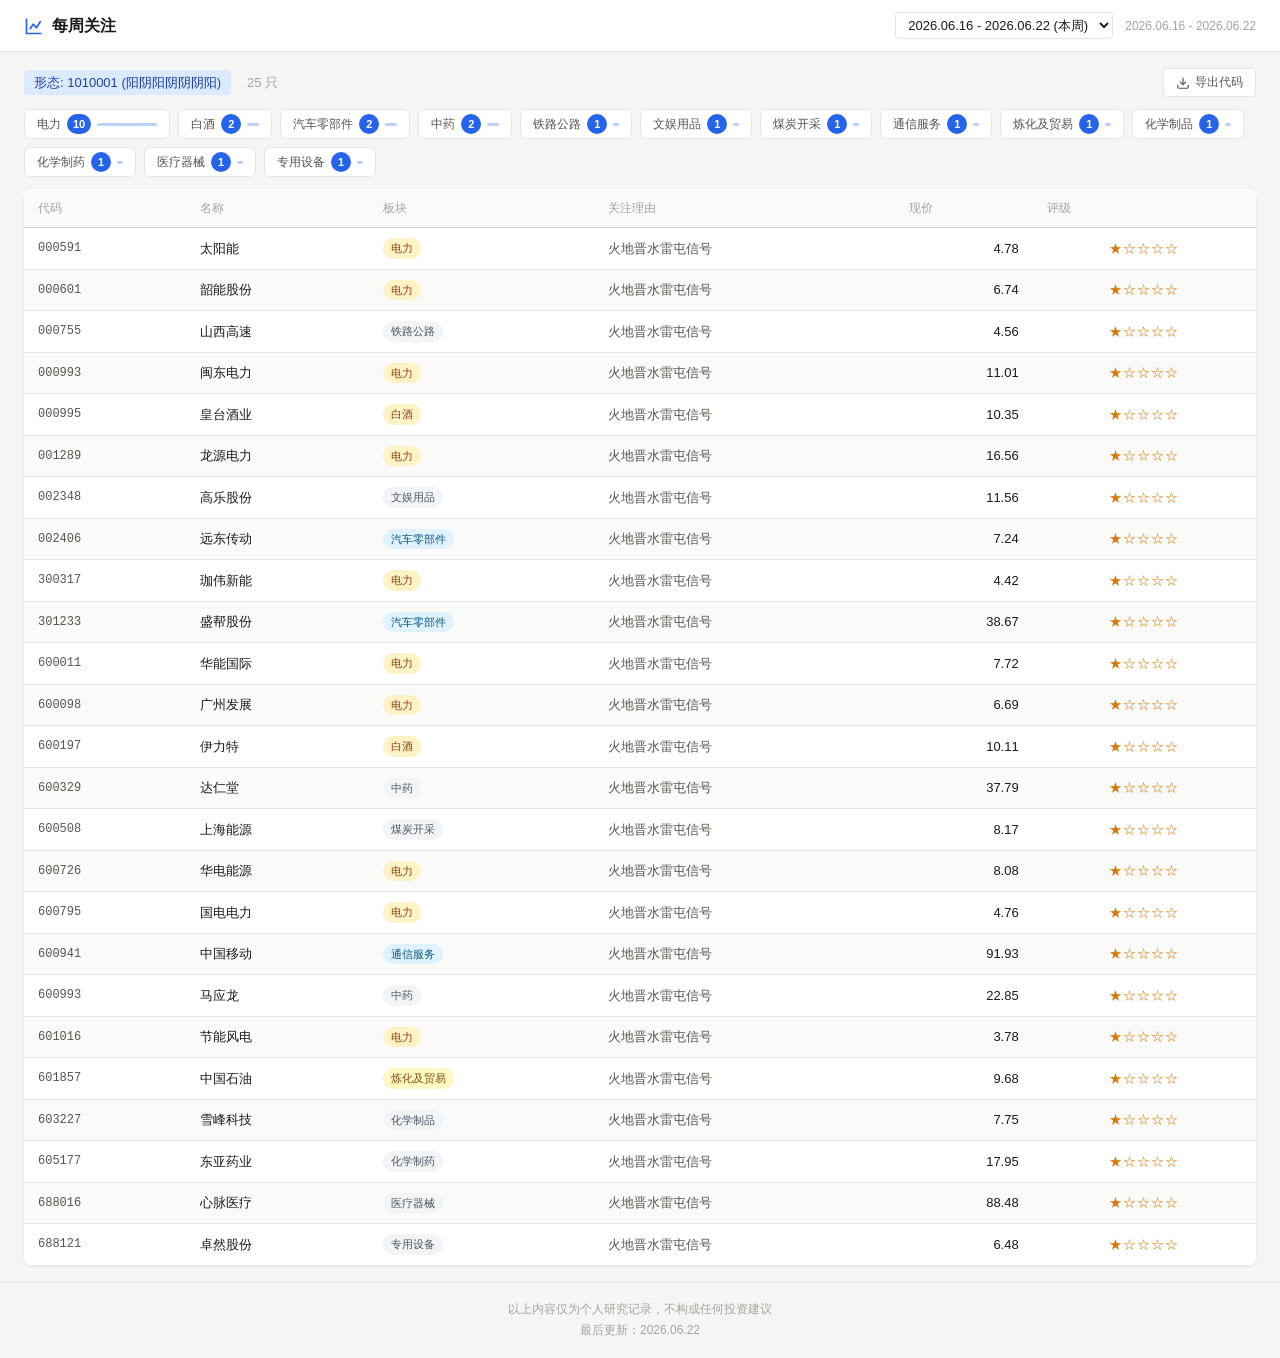
==== docs/index.html @ e2a01e83 "重构: 纯指标库架构 + docs网页 + 股票池 - 指标/ 重构: kline_pattern(形态+卦象), zhuli_xichou(吸筹),   zhuli_chuhuo(出货), volu" ====
<!DOCTYPE html>
<html lang="zh-CN">
<head>
  <meta charset="UTF-8">
  <meta name="viewport" content="width=device-width, initial-scale=1.0">
  <title>每周关注</title>
  <link rel="stylesheet" href="css/style.css">
</head>
<body>

  <header class="header">
    <div class="header-left">
      <svg class="header-icon" width="20" height="20" viewBox="0 0 24 24" fill="none" stroke="currentColor" stroke-width="2"><path d="M3 3v18h18"/><path d="M7 16l4-6 4 4 5-8"/></svg>
      <h1 class="header-title">每周关注</h1>
    </div>
    <div class="header-right">
      <select id="week-selector" aria-label="选择周次">
        <option value="">加载中...</option>
      </select>
      <span id="date-range" class="date-range"></span>
    </div>
  </header>

  <main class="main">
    <div class="info-bar">
      <span id="pattern-info" class="pattern-info" style="display:none;"></span>
      <span id="stocks-count" class="stocks-count"></span>
      <button id="export-btn" class="export-btn" title="导出股票代码为TXT">
        <svg width="14" height="14" viewBox="0 0 24 24" fill="none" stroke="currentColor" stroke-width="2"><path d="M21 15v4a2 2 0 01-2 2H5a2 2 0 01-2-2v-4"/><polyline points="7 10 12 15 17 10"/><line x1="12" y1="15" x2="12" y2="3"/></svg>
        导出代码
      </button>
    </div>
    <div id="sector-stats" class="sector-stats" style="display:none;"></div>
    <div class="table-wrapper">
      <table id="watchlist-table">
        <thead>
          <tr>
            <th class="col-code">代码</th>
            <th class="col-name">名称</th>
            <th class="col-sector">板块</th>
            <th class="col-reason">关注理由</th>
            <th class="col-price">现价</th>
            <th class="col-rating">评级</th>
          </tr>
        </thead>
        <tbody id="watchlist-body">
        </tbody>
      </table>
    </div>
    <div id="empty-state" class="empty-state" style="display:none;">
      <p>暂无关注数据</p>
    </div>
    <div id="error-state" class="error-state" style="display:none;">
      <p>数据加载失败，请稍后刷新重试</p>
    </div>
  </main>

  <footer class="footer">
    <p>以上内容仅为个人研究记录，不构成任何投资建议</p>
    <p>最后更新：<span id="updated-at">-</span></p>
  </footer>

  <script src="js/app.js"></script>
</body>
</html>
---- docs/css/style.css ----
:root {
  --bg-page: #f5f5f4;
  --bg-white: #ffffff;
  --bg-header: #ffffff;
  --bg-row-alt: #fafaf9;
  --bg-row-hover: #f0f9ff;

  --text-primary: #1c1917;
  --text-secondary: #57534e;
  --text-tertiary: #a8a29e;
  --text-link: #2563eb;

  --border-light: #e7e5e4;
  --border-header: #d6d3d1;

  --color-target: #2563eb;
  --color-stop: #dc2626;
  --color-star: #d97706;

  --radius: 8px;
  --shadow: 0 1px 3px rgba(0,0,0,0.06);
}

* {
  margin: 0;
  padding: 0;
  box-sizing: border-box;
}

body {
  font-family: -apple-system, BlinkMacSystemFont, "Segoe UI", "PingFang SC", "Microsoft YaHei", sans-serif;
  font-size: 14px;
  color: var(--text-primary);
  background: var(--bg-page);
  line-height: 1.5;
  min-height: 100vh;
  display: flex;
  flex-direction: column;
}

/* Header */
.header {
  background: var(--bg-header);
  border-bottom: 1px solid var(--border-light);
  padding: 12px 24px;
  display: flex;
  align-items: center;
  justify-content: space-between;
  position: sticky;
  top: 0;
  z-index: 10;
}

.header-left {
  display: flex;
  align-items: center;
  gap: 8px;
}

.header-icon {
  color: var(--text-link);
}

.header-title {
  font-size: 16px;
  font-weight: 600;
}

.header-right {
  display: flex;
  align-items: center;
  gap: 12px;
}

#week-selector {
  font-size: 13px;
  padding: 4px 8px;
  border: 1px solid var(--border-light);
  border-radius: 4px;
  background: var(--bg-white);
  color: var(--text-primary);
  cursor: pointer;
}

#week-selector:focus {
  outline: 2px solid var(--text-link);
  outline-offset: 1px;
}

.date-range {
  font-size: 12px;
  color: var(--text-tertiary);
}

/* Main */
.main {
  flex: 1;
  padding: 16px 24px;
}

/* Info bar */
.info-bar {
  display: flex;
  align-items: center;
  gap: 16px;
  margin-bottom: 12px;
  font-size: 13px;
}

.pattern-info {
  background: #DBEAFE;
  color: #1E40AF;
  padding: 3px 10px;
  border-radius: 4px;
  font-weight: 500;
}

.stocks-count {
  color: var(--text-tertiary);
}

/* Export button */
.export-btn {
  display: inline-flex;
  align-items: center;
  gap: 5px;
  margin-left: auto;
  padding: 5px 12px;
  font-size: 12px;
  color: var(--text-secondary);
  background: var(--bg-white);
  border: 1px solid var(--border-light);
  border-radius: 4px;
  cursor: pointer;
  transition: all 0.15s;
  white-space: nowrap;
}

.export-btn:hover {
  color: var(--text-link);
  border-color: var(--text-link);
  background: #EFF6FF;
}

.export-btn:active {
  transform: scale(0.97);
}

.export-btn svg {
  flex-shrink: 0;
}

.table-wrapper {
  background: var(--bg-white);
  border-radius: var(--radius);
  box-shadow: var(--shadow);
  overflow-x: auto;
  -webkit-overflow-scrolling: touch;
}

/* Table */
#watchlist-table {
  width: 100%;
  border-collapse: collapse;
  font-size: 13px;
  min-width: 720px;
}

#watchlist-table thead th {
  padding: 10px 14px;
  text-align: left;
  font-weight: 500;
  font-size: 12px;
  color: var(--text-tertiary);
  background: var(--bg-row-alt);
  border-bottom: 1px solid var(--border-header);
  white-space: nowrap;
  position: sticky;
  top: 0;
}

#watchlist-table tbody tr {
  border-bottom: 1px solid var(--border-light);
  transition: background 0.15s;
}

#watchlist-table tbody tr:nth-child(even) {
  background: var(--bg-row-alt);
}

#watchlist-table tbody tr:hover {
  background: var(--bg-row-hover);
}

#watchlist-table td {
  padding: 10px 14px;
  vertical-align: middle;
}

/* Column styles */
.col-code, .col-name, .col-sector, .col-reason {
  text-align: left;
}

.col-price, .col-rating {
  text-align: center;
}

td.col-code {
  font-family: "SF Mono", "Menlo", "Consolas", monospace;
  font-size: 12px;
  color: var(--text-secondary);
}

td.col-name {
  font-weight: 500;
}

td.col-reason {
  color: var(--text-secondary);
  white-space: normal;
  word-break: break-all;
}

td.col-price {
  text-align: right;
  font-variant-numeric: tabular-nums;
  white-space: nowrap;
}

td.col-rating {
  text-align: center;
  white-space: nowrap;
}

/* Sector tag */
.sector-tag {
  display: inline-block;
  font-size: 11px;
  padding: 2px 8px;
  border-radius: 10px;
  white-space: nowrap;
}

.sector-白酒  { background: #FEF3C7; color: #92400E; }
.sector-新能源 { background: #DBEAFE; color: #1E40AF; }
.sector-医药  { background: #D1FAE5; color: #065F46; }
.sector-科技  { background: #E0E7FF; color: #3730A3; }
.sector-金融  { background: #FCE7F3; color: #9D174D; }
.sector-消费  { background: #FEF9C3; color: #854D0E; }
.sector-通信  { background: #E0F2FE; color: #075985; }
.sector-化工  { background: #F3E8FF; color: #6B21A8; }
.sector-能源  { background: #FFF7ED; color: #C2410C; }
.sector-银行  { background: #ECFDF5; color: #065F46; }
.sector-食品  { background: #FEF9C3; color: #854D0E; }
.sector-农业  { background: #D1FAE5; color: #166534; }
.sector-半导体 { background: #DBEAFE; color: #1E40AF; }
.sector-新材料 { background: #E0E7FF; color: #3730A3; }
.sector-机械  { background: #F1F5F9; color: #334155; }
.sector-交运设备 { background: #F0FDFA; color: #134E4A; }
.sector-环保  { background: #D1FAE5; color: #065F46; }
.sector-零售  { background: #FEF3C7; color: #92400E; }
.sector-汽车  { background: #E0F2FE; color: #075985; }
.sector-消费电子 { background: #DBEAFE; color: #1E40AF; }
.sector-传媒  { background: #FCE7F3; color: #9D174D; }
.sector-服装  { background: #FDF2F8; color: #9D174D; }
.sector-家纺  { background: #FFF1F2; color: #9F1239; }
.sector-园区  { background: #F3F4F6; color: #4B5563; }
.sector-物流  { background: #E0F2FE; color: #075985; }
.sector-造纸  { background: #FEF3C7; color: #92400E; }
.sector-军工  { background: #FEE2E2; color: #991B1B; }
.sector-软件  { background: #E0E7FF; color: #3730A3; }
.sector-贸易  { background: #FEF9C3; color: #854D0E; }
.sector-人力资源 { background: #F3E8FF; color: #6B21A8; }
.sector-电力  { background: #FEF3C7; color: #92400E; }
.sector-纺织  { background: #FDF2F8; color: #9D174D; }
.sector-建筑  { background: #F1F5F9; color: #334155; }
.sector-电子  { background: #DBEAFE; color: #1E40AF; }
.sector-家居  { background: #FEF9C3; color: #854D0E; }
.sector-家电  { background: #E0F2FE; color: #075985; }
.sector-铁路公路 { background: #F1F5F9; color: #334155; }
.sector-文娱用品 { background: #FCE7F3; color: #9D174D; }
.sector-汽车零部件 { background: #E0F2FE; color: #075985; }
.sector-煤炭开采 { background: #FFF7ED; color: #C2410C; }
.sector-炼化及贸易 { background: #FFF7ED; color: #C2410C; }
.sector-化学制品 { background: #F3E8FF; color: #6B21A8; }
.sector-化学制药 { background: #D1FAE5; color: #065F46; }
.sector-医疗器械 { background: #D1FAE5; color: #065F46; }
.sector-专用设备 { background: #F1F5F9; color: #334155; }
.sector-通信服务 { background: #E0F2FE; color: #075985; }
.sector-中药 { background: #D1FAE5; color: #065F46; }
.sector-default { background: #F3F4F6; color: #4B5563; }

/* Price colors */
.price-target {
  color: var(--color-target);
}

.price-stop {
  color: var(--color-stop);
}

/* Star rating */
.stars {
  color: var(--color-star);
  letter-spacing: 1px;
}

.sector-stats {
  display: flex;
  flex-wrap: wrap;
  gap: 8px;
  margin-bottom: 12px;
}

.sector-stat-item {
  display: inline-flex;
  align-items: center;
  gap: 6px;
  padding: 4px 12px;
  background: var(--bg-white);
  border: 1px solid var(--border-light);
  border-radius: 6px;
  font-size: 12px;
  transition: all 0.15s;
}

.sector-stat-item:hover {
  border-color: var(--text-link);
  box-shadow: 0 1px 4px rgba(37,99,235,0.1);
}

.sector-stat-name {
  color: var(--text-secondary);
  font-weight: 500;
}

.sector-stat-count {
  display: inline-flex;
  align-items: center;
  justify-content: center;
  min-width: 20px;
  height: 20px;
  padding: 0 6px;
  border-radius: 10px;
  font-size: 11px;
  font-weight: 600;
  color: #fff;
  background: var(--text-link);
}

.sector-stat-bar {
  height: 3px;
  border-radius: 2px;
  background: var(--text-link);
  opacity: 0.3;
  transition: width 0.3s ease;
}

/* States */
.empty-state, .error-state {
  text-align: center;
  padding: 48px 24px;
  color: var(--text-tertiary);
}

.error-state {
  color: var(--color-stop);
}

/* Footer */
.footer {
  text-align: center;
  padding: 16px 24px;
  border-top: 1px solid var(--border-light);
  font-size: 12px;
  color: var(--text-tertiary);
  line-height: 1.8;
}

/* Responsive */
@media (max-width: 768px) {
  .header {
    padding: 10px 16px;
    flex-wrap: wrap;
    gap: 8px;
  }

  .main {
    padding: 12px 0;
  }

  .table-wrapper {
    border-radius: 0;
    box-shadow: none;
  }

  .footer {
    padding: 12px 16px;
  }
}
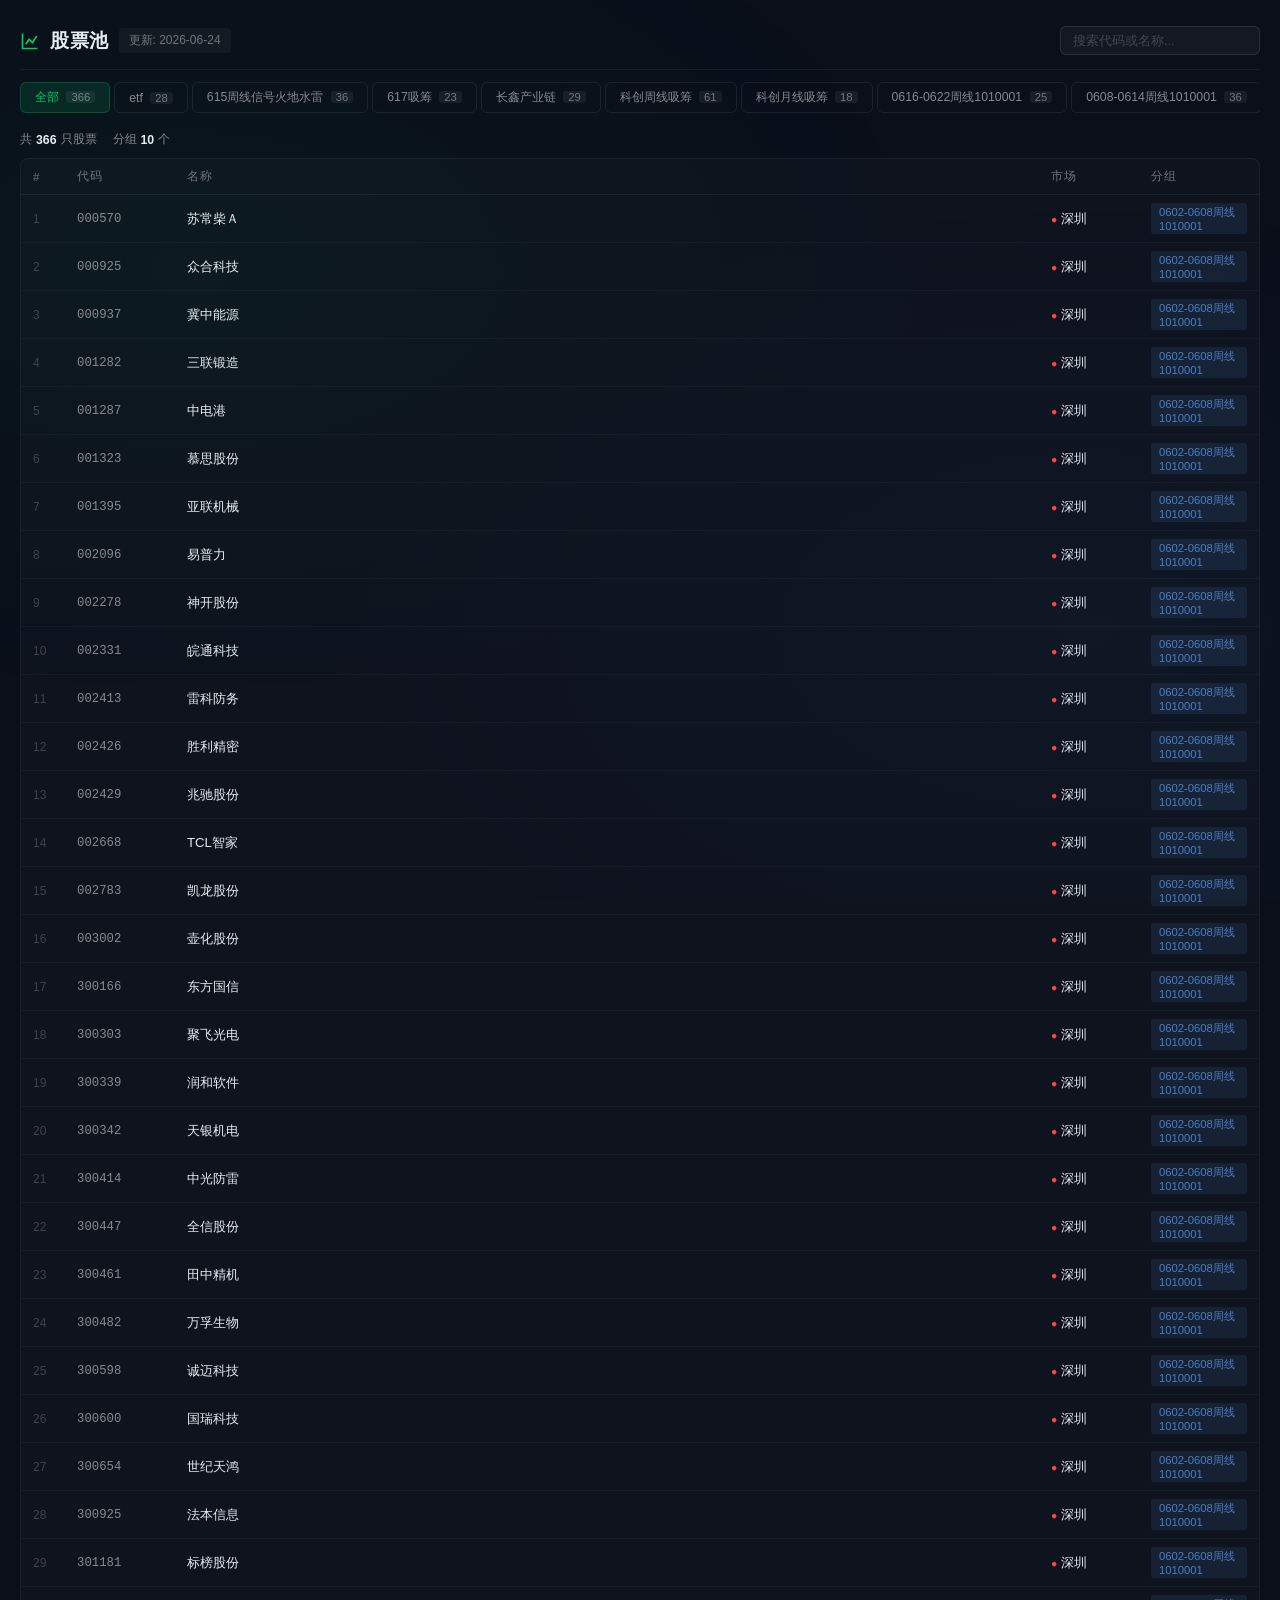
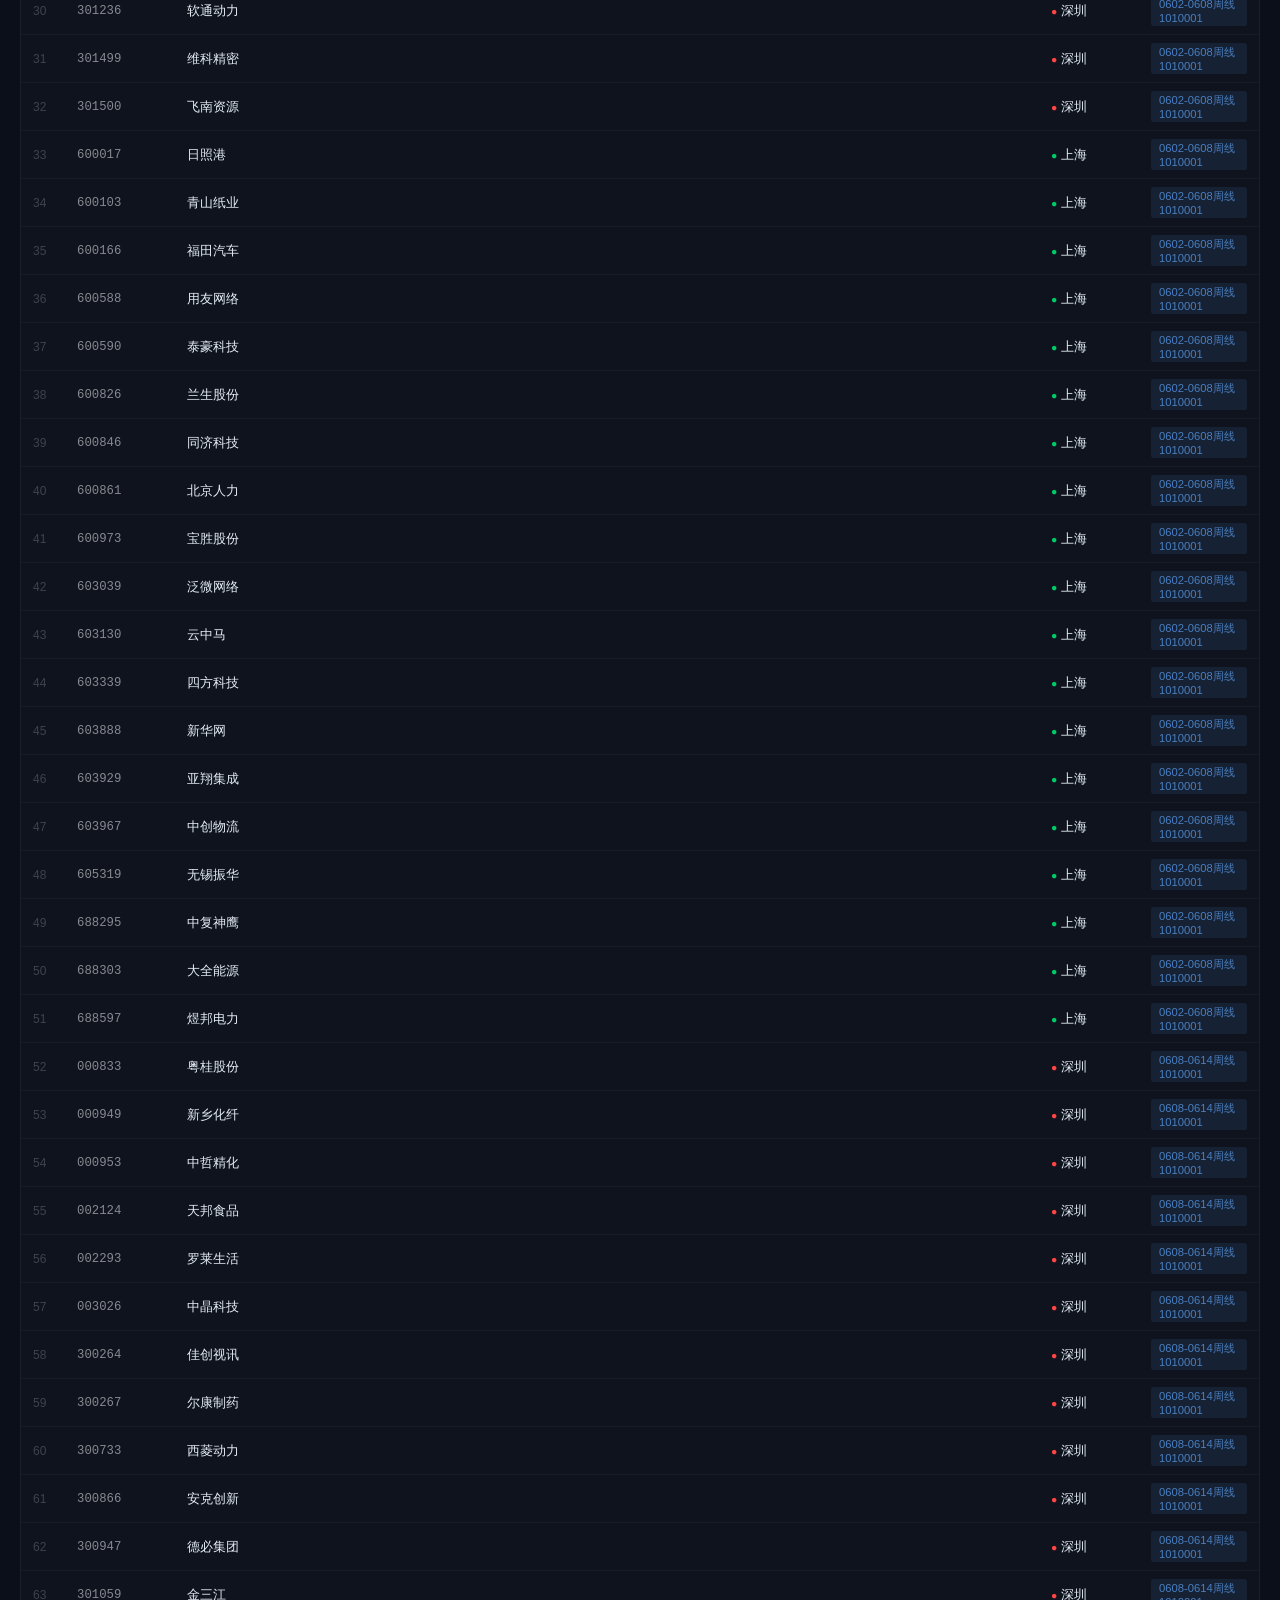
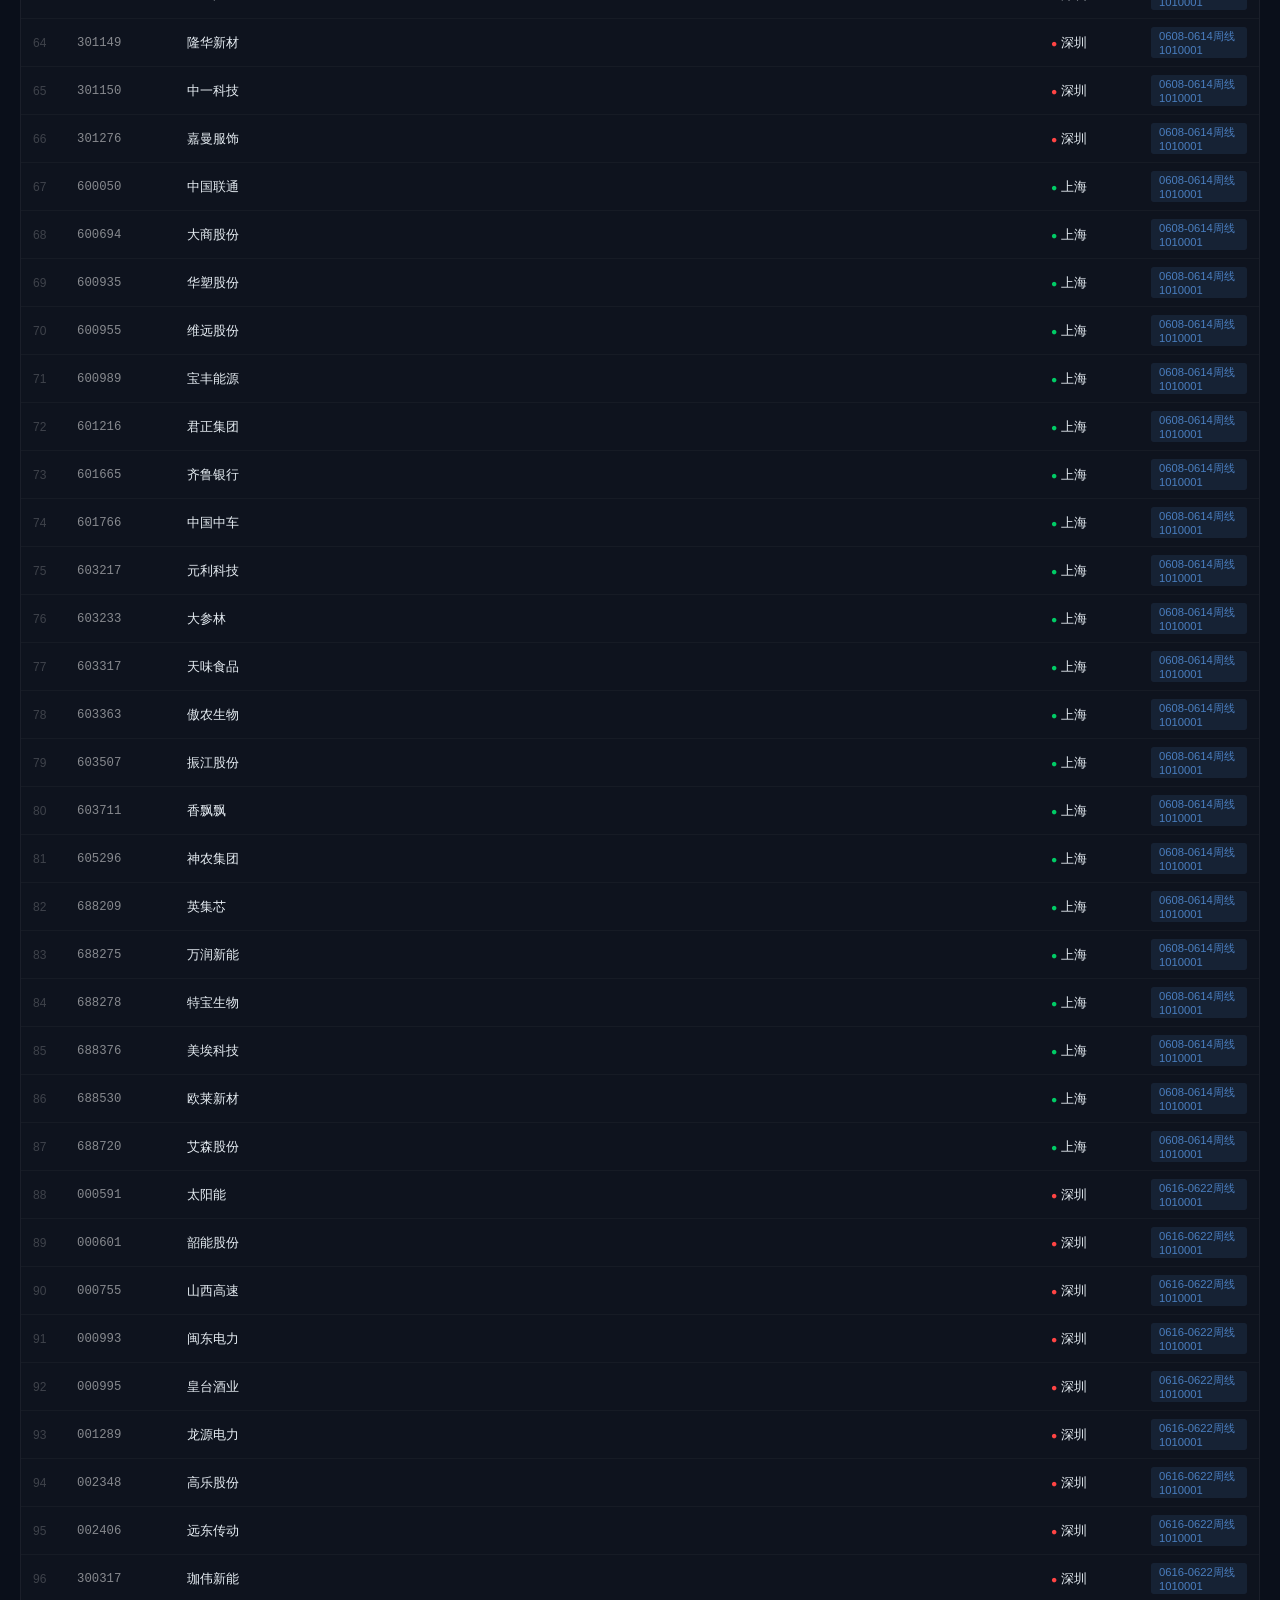
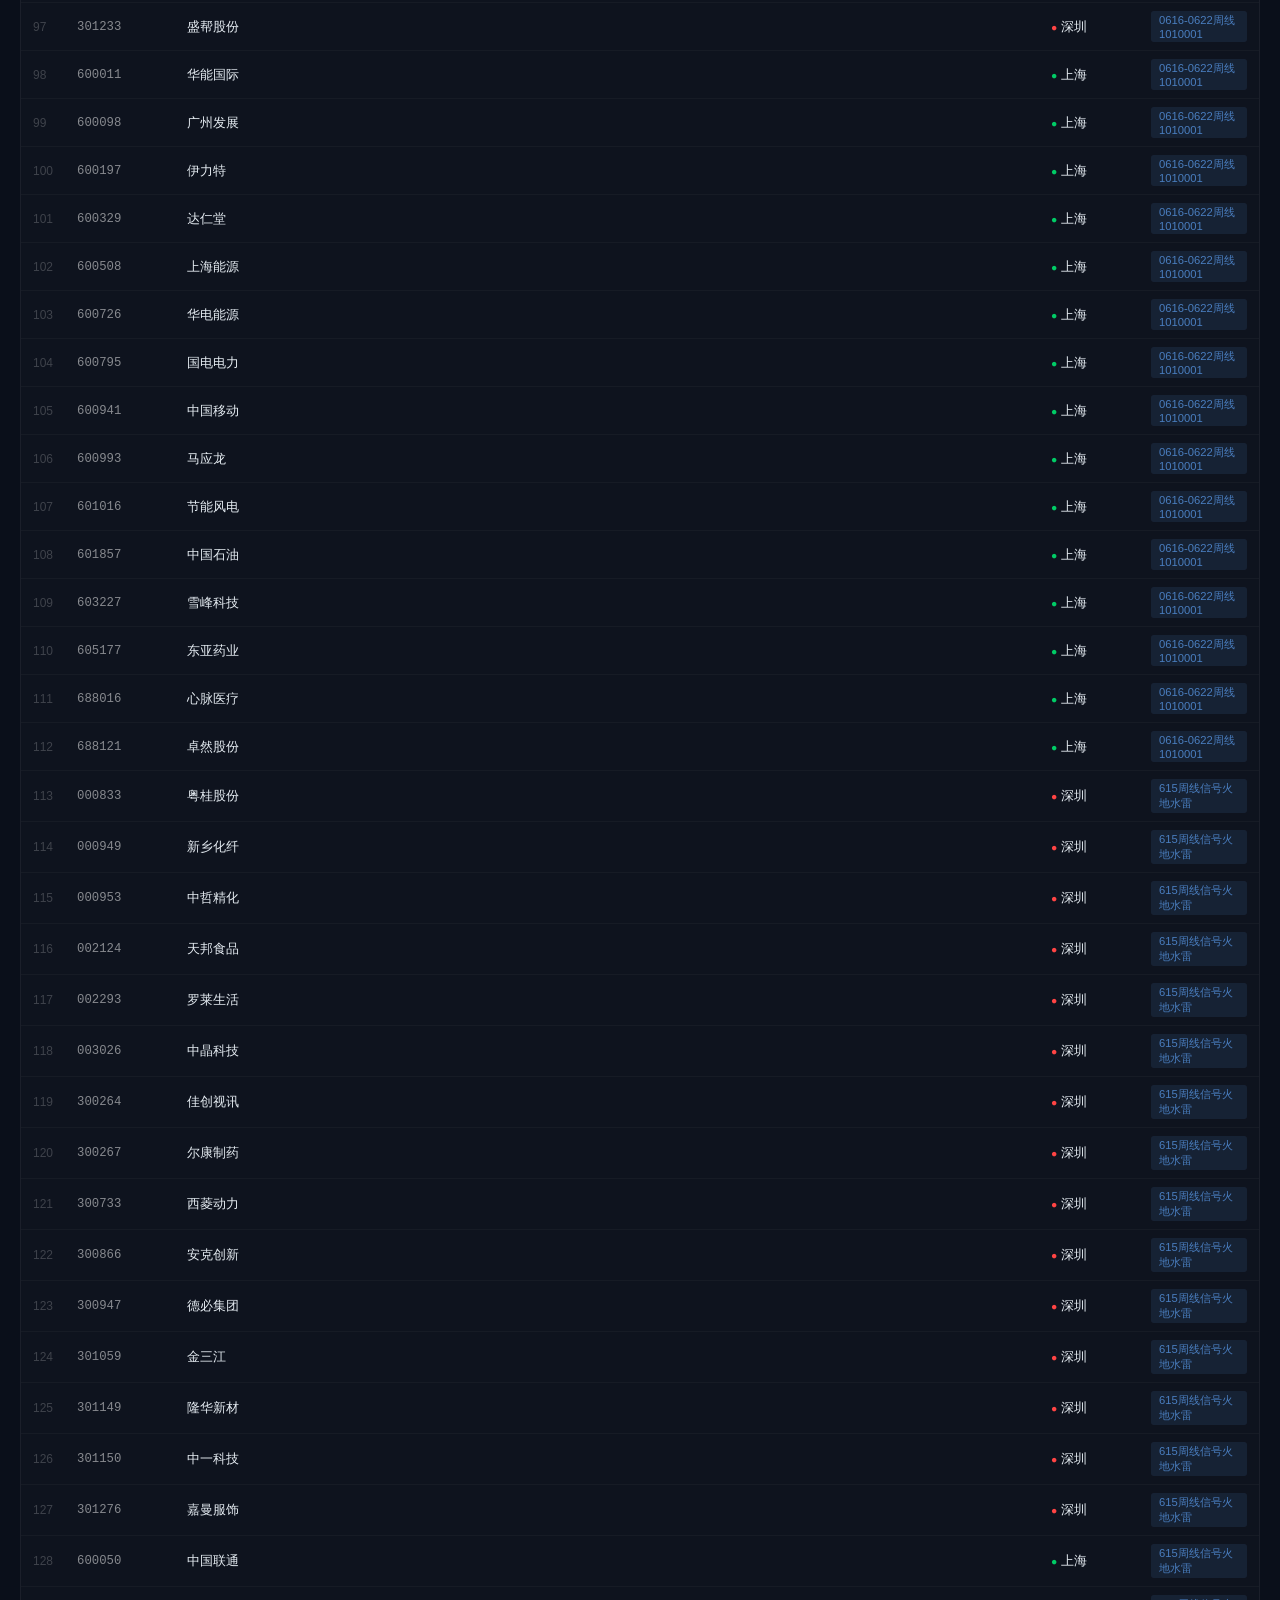
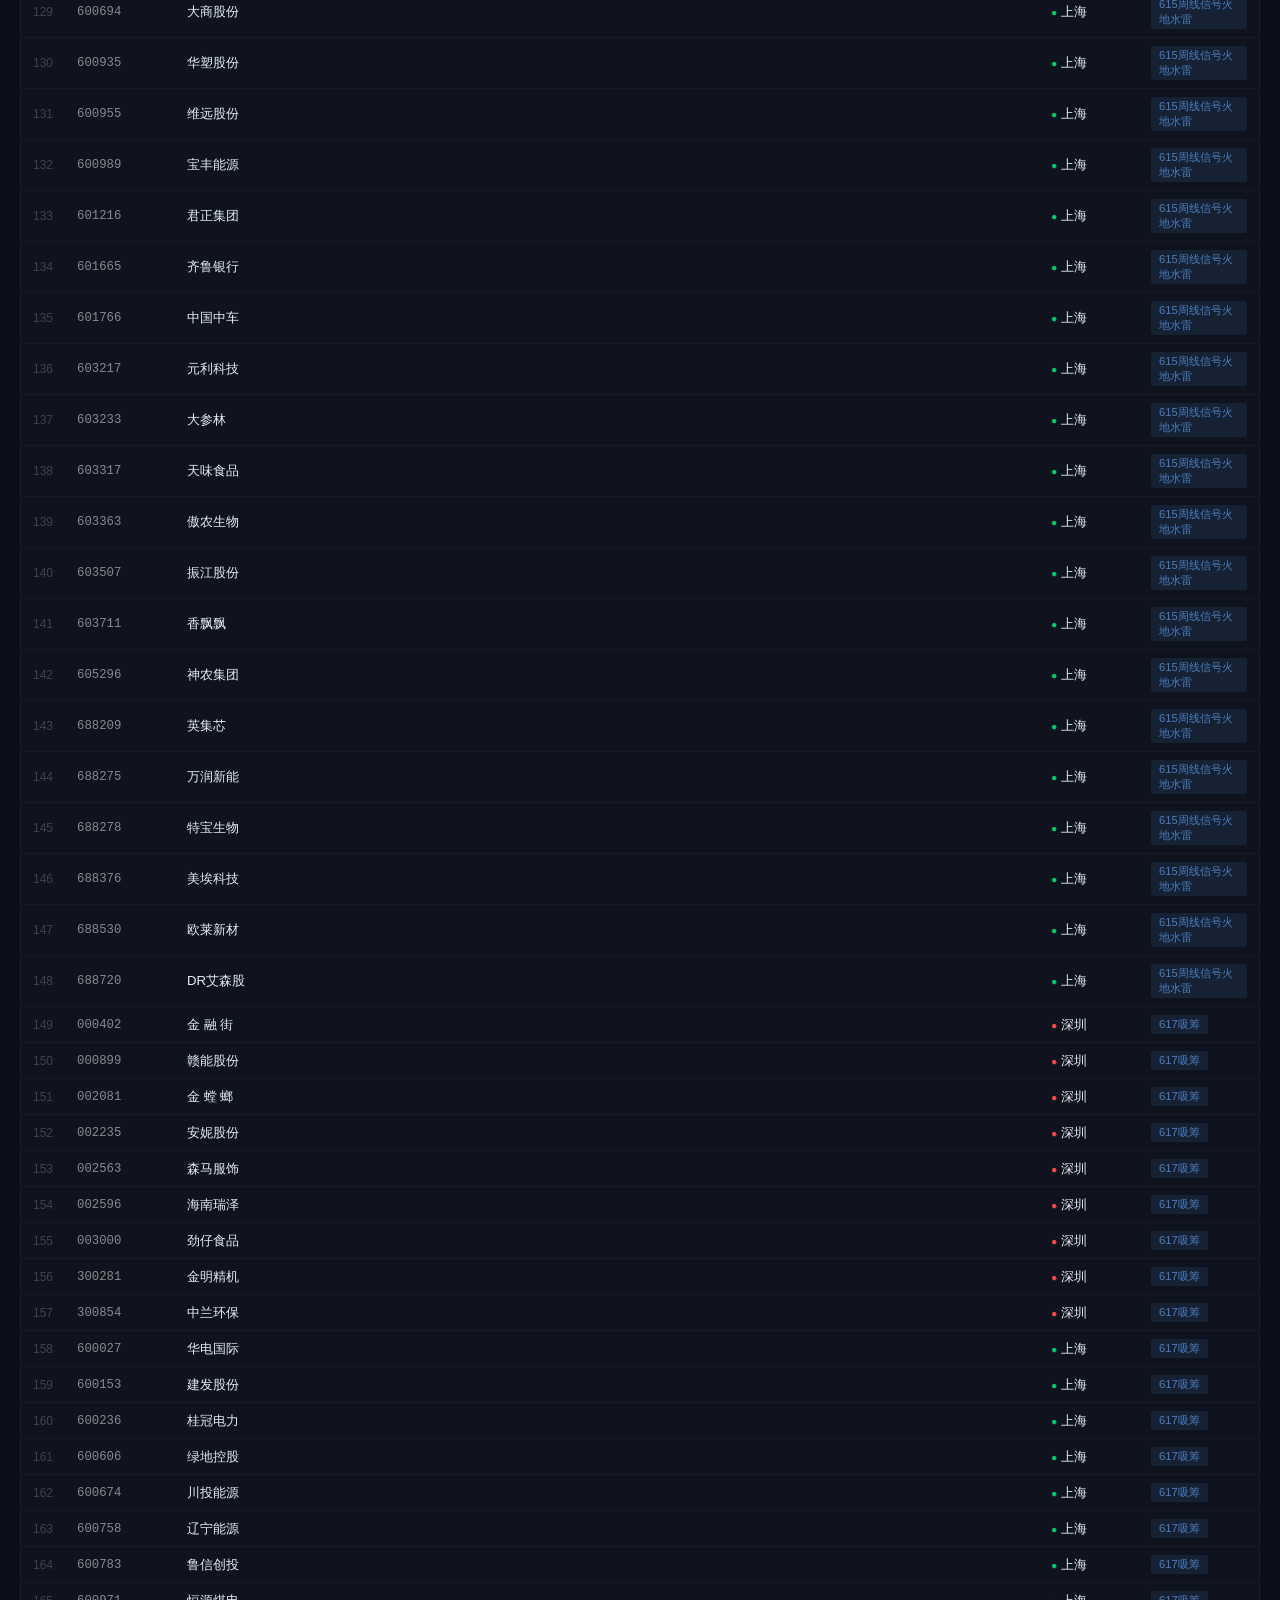
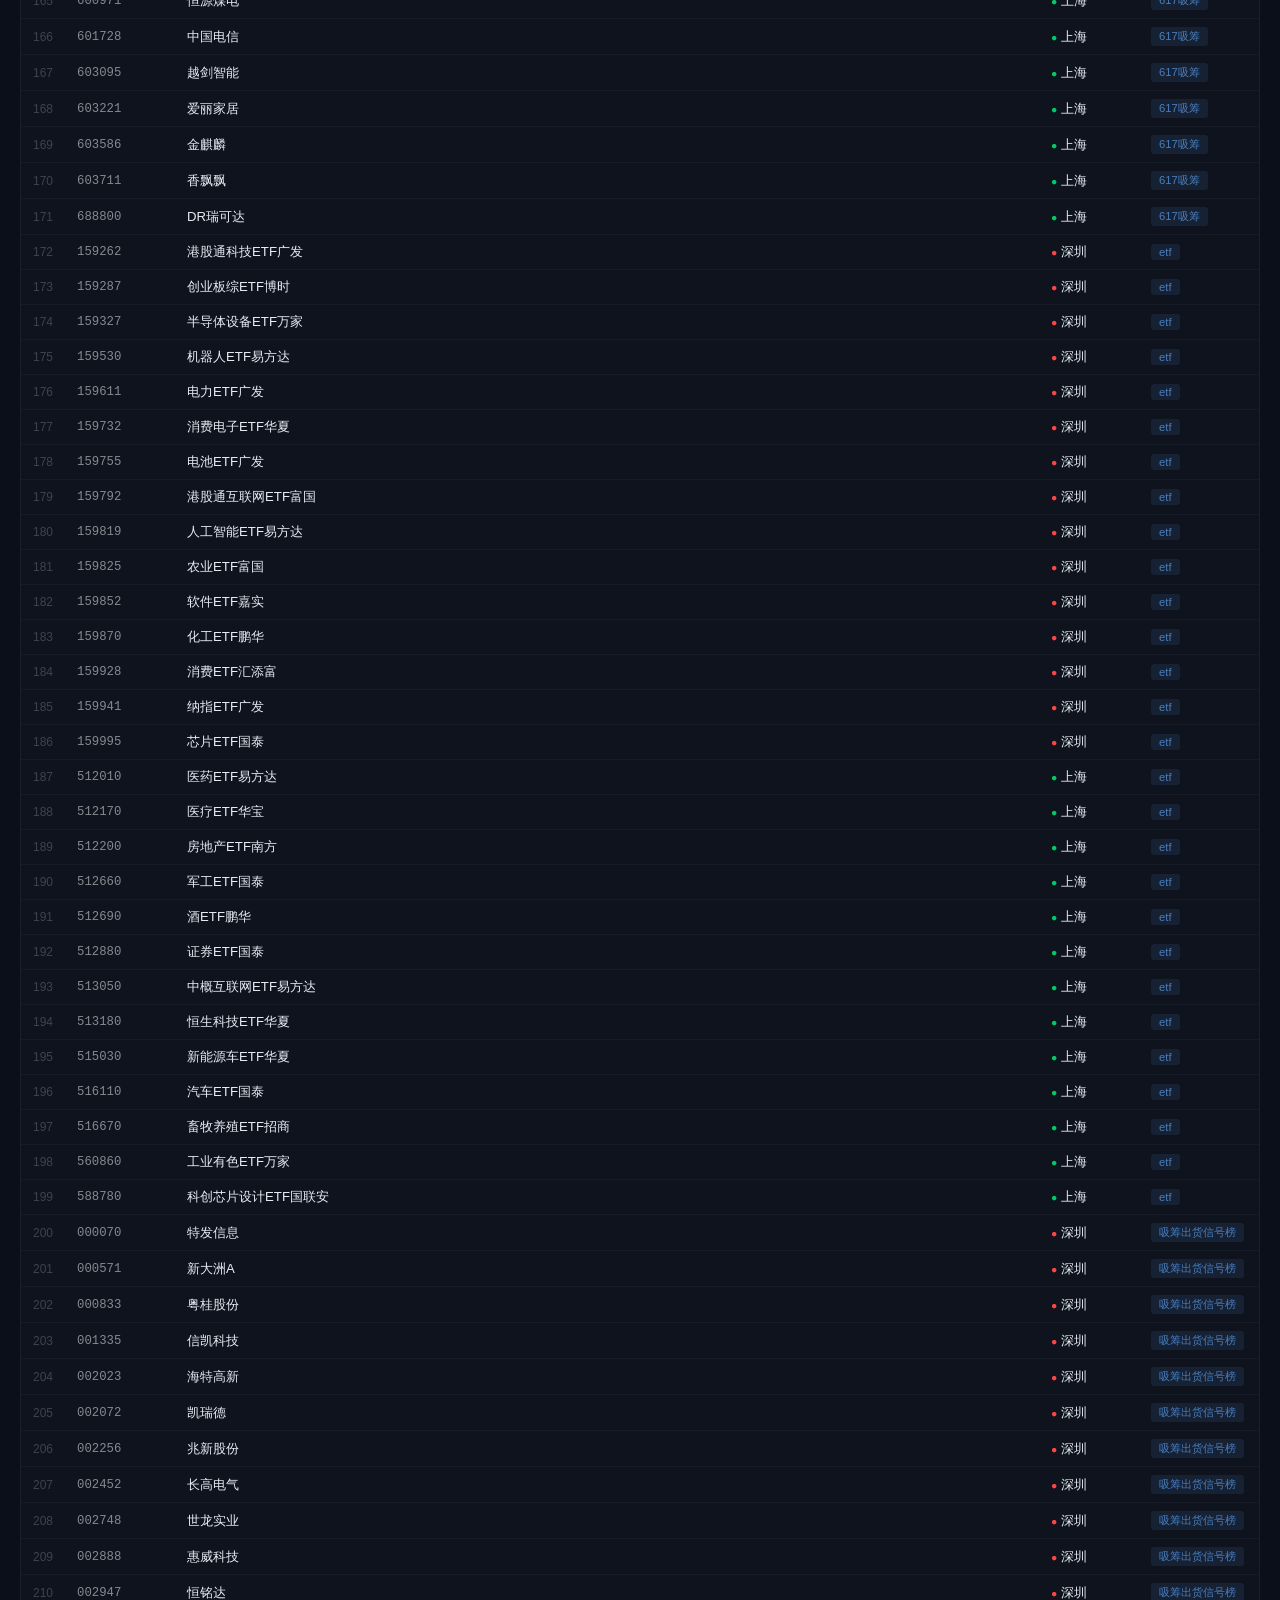
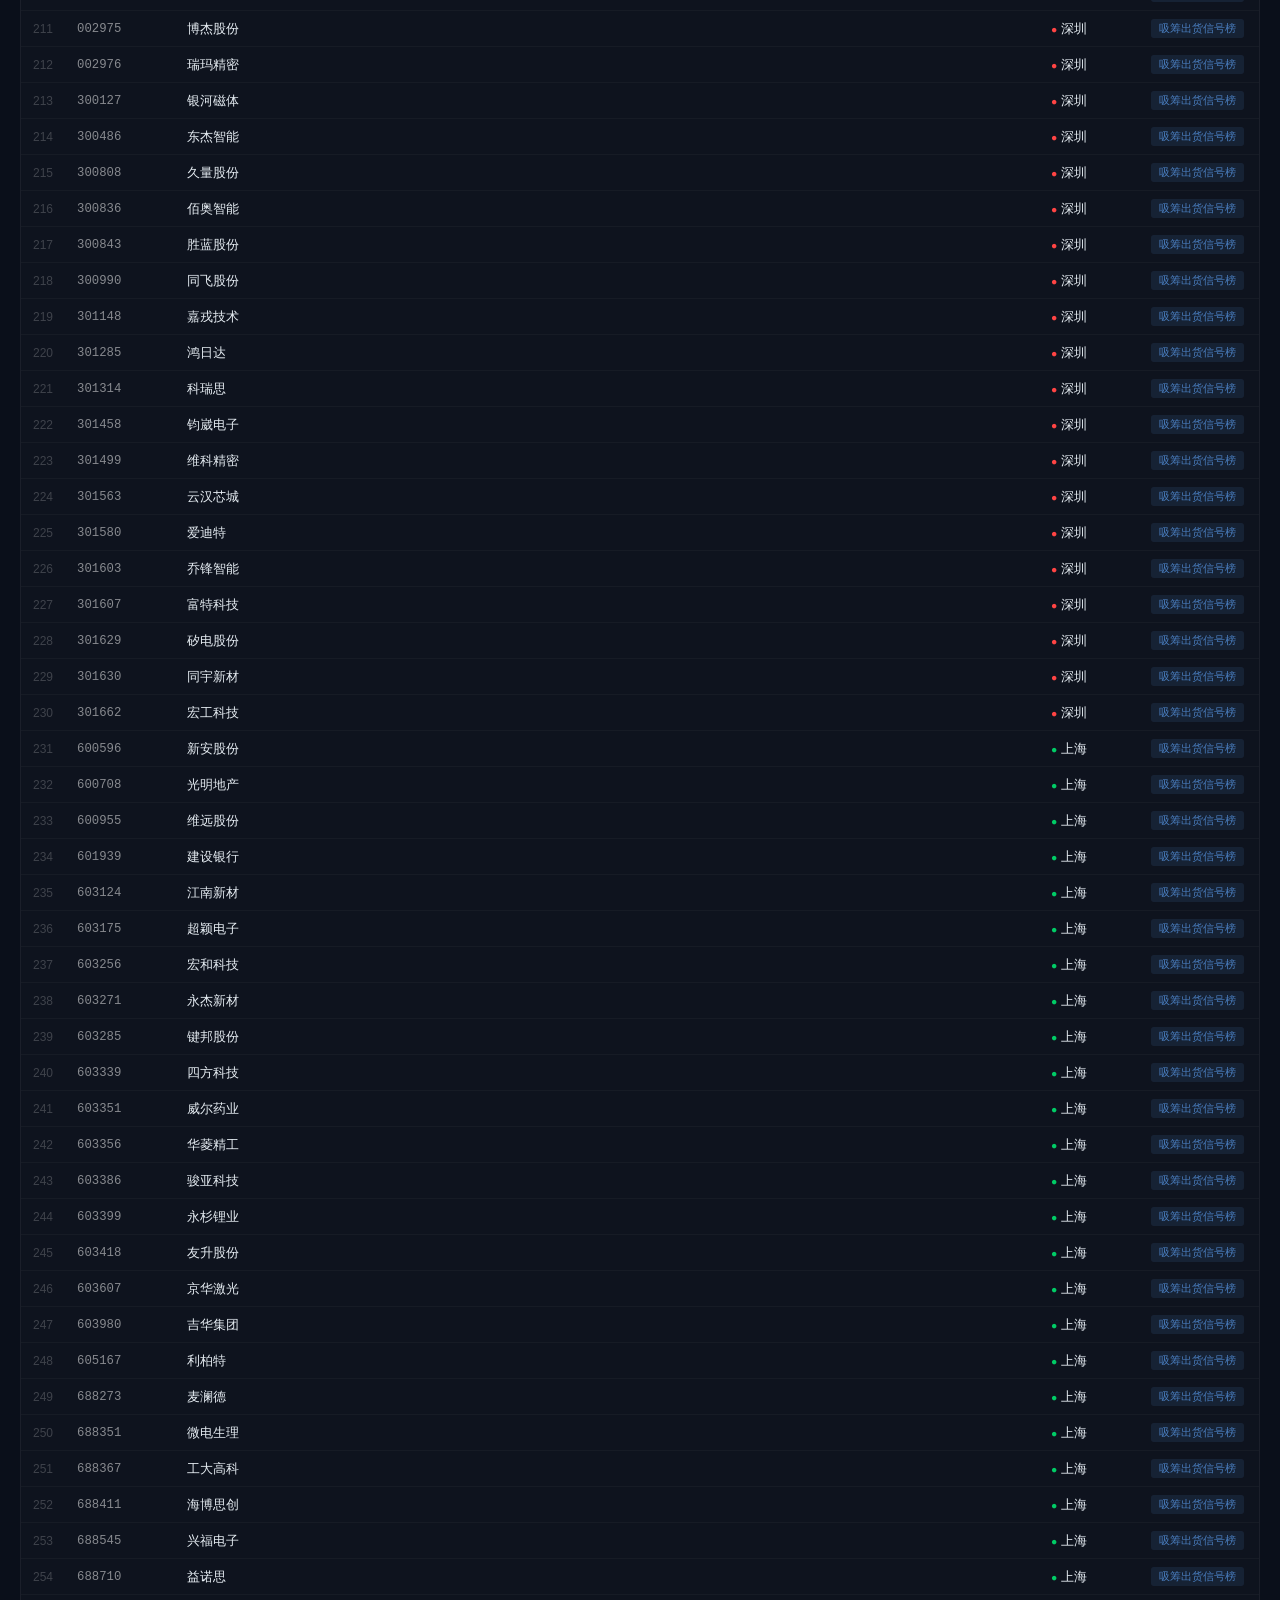
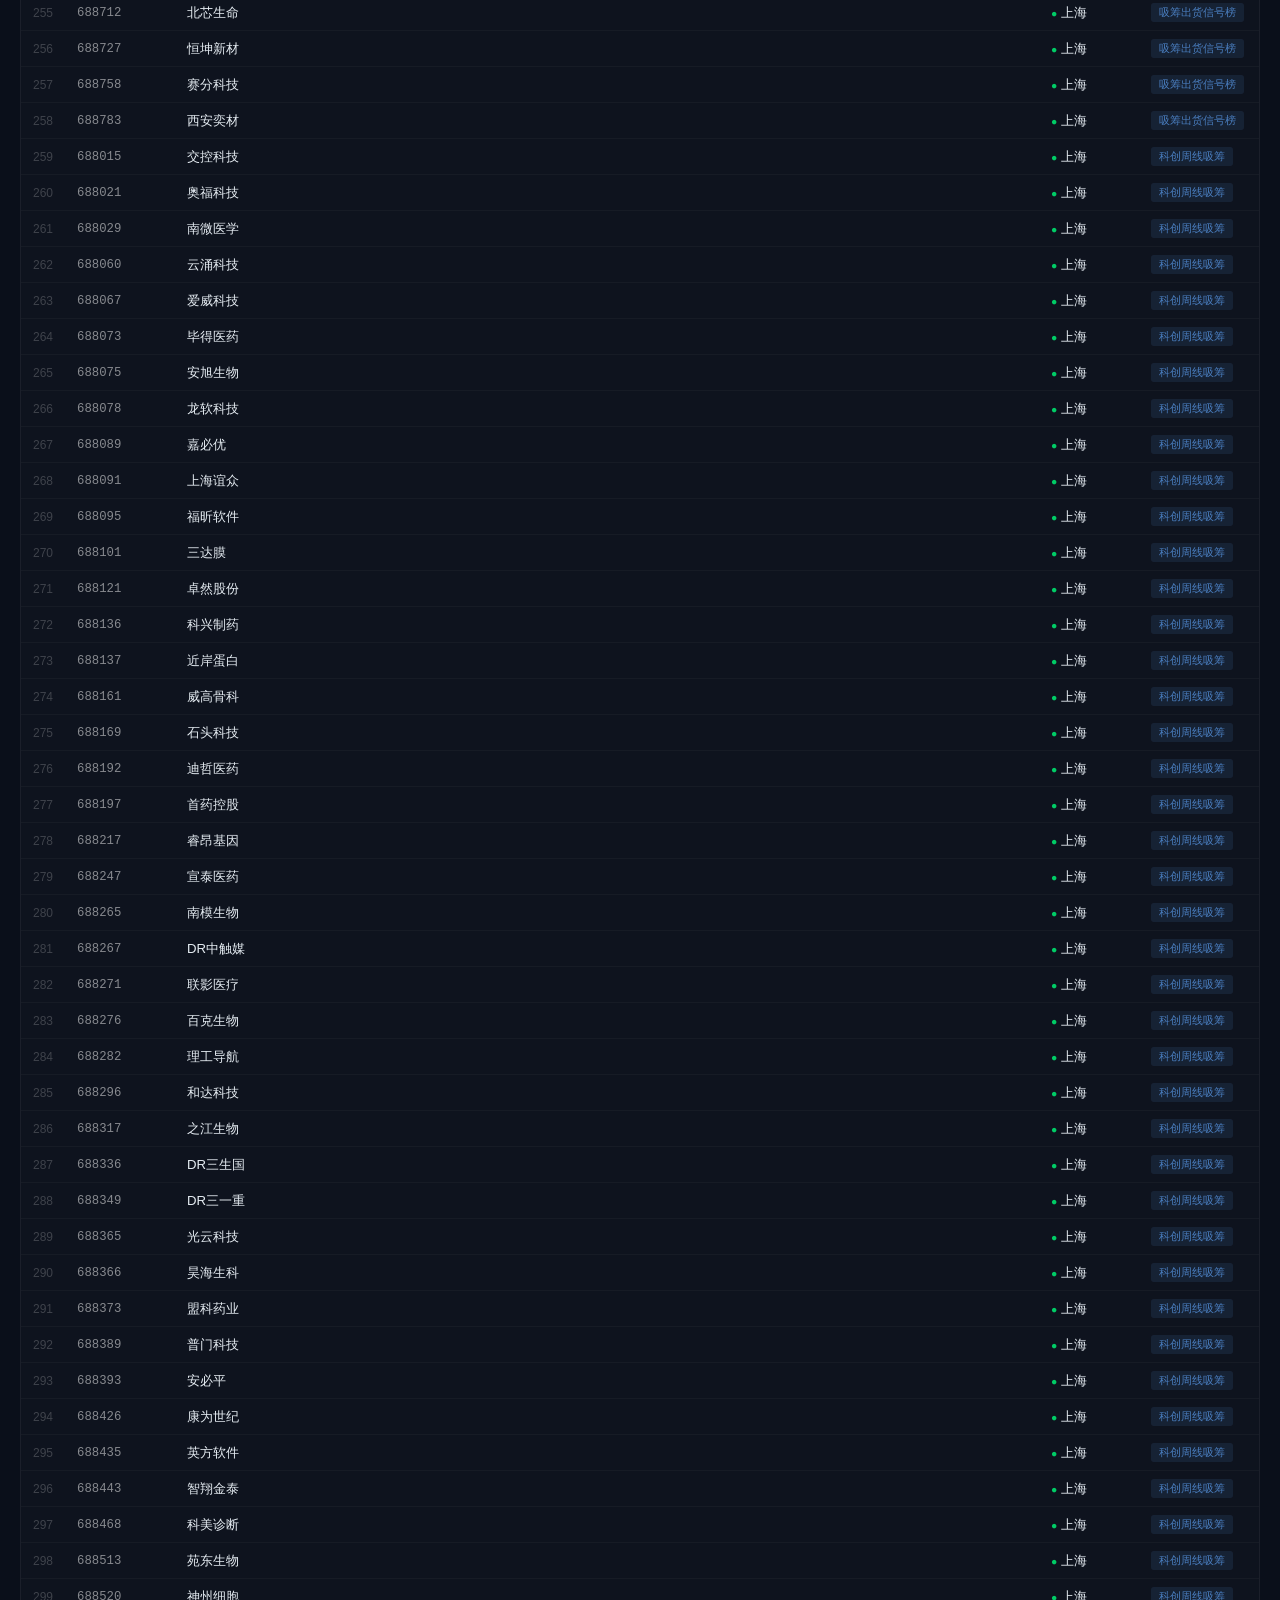
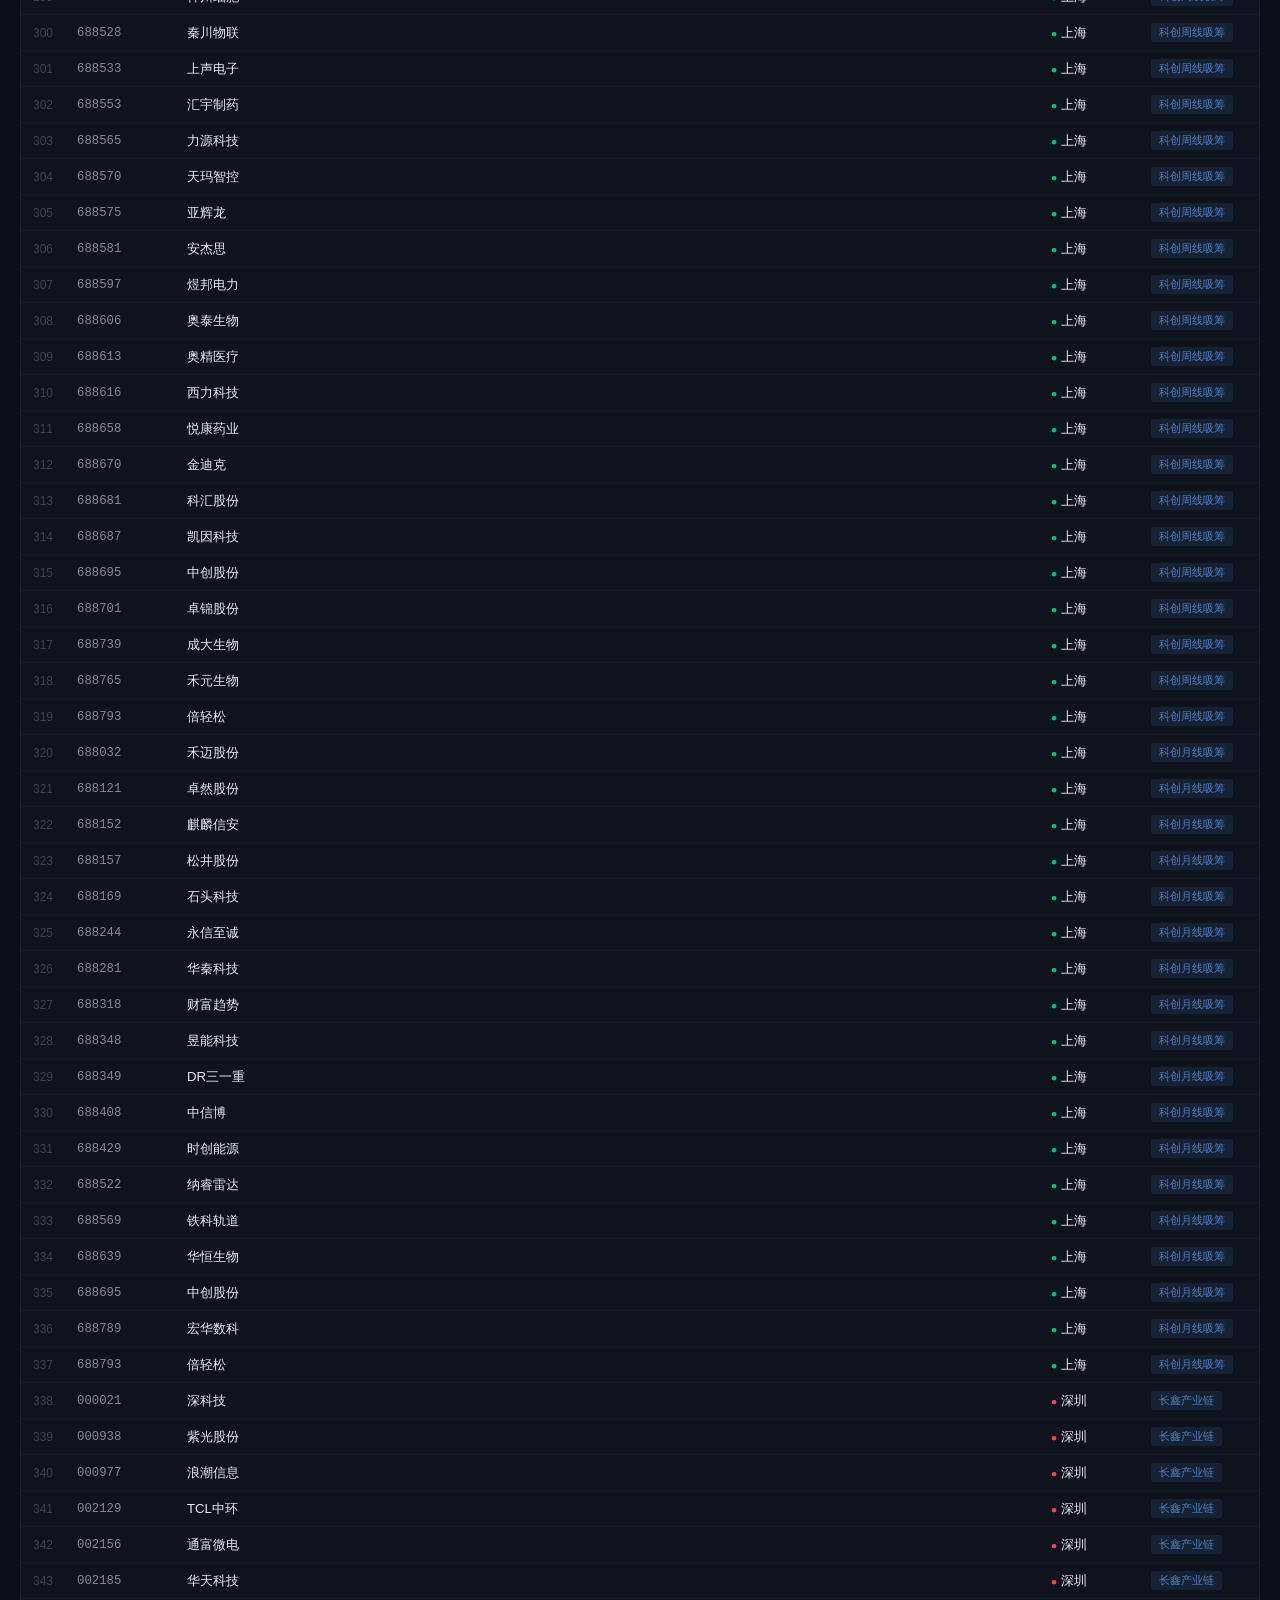
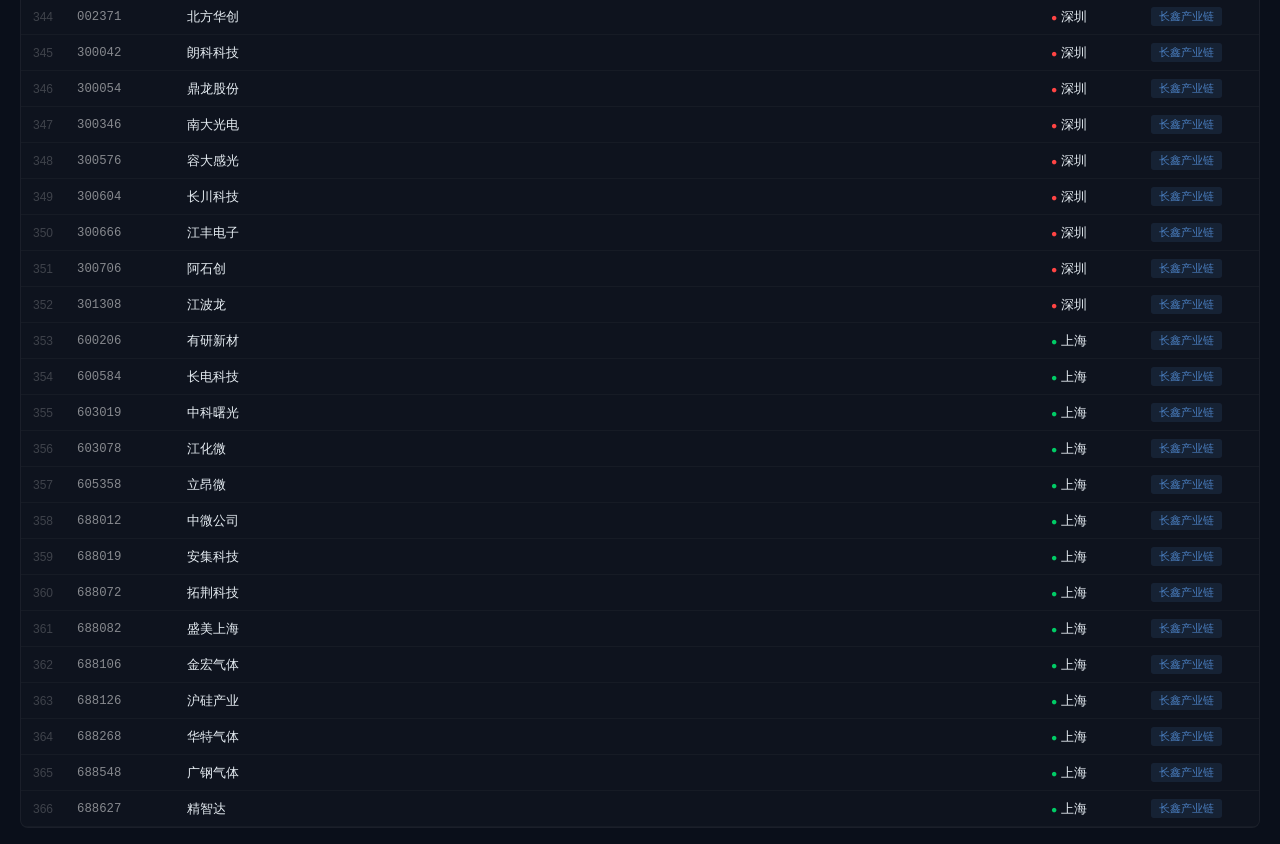
==== commit 54c775d0: "更新docs: 股票池网页展示 - 替换每周关注页面为股票池展示页面 - 读取 stock_pool.json 显示全部分组和股票 - 支持分组切换、搜索过滤 - 同步更新 股票池/stock_poo" ====
--- a/docs/index.html
+++ b/docs/index.html
@@ -3,63 +3,224 @@
 <head>
   <meta charset="UTF-8">
   <meta name="viewport" content="width=device-width, initial-scale=1.0">
-  <title>每周关注</title>
-  <link rel="stylesheet" href="css/style.css">
+  <title>股票池</title>
+  <style>
+    *, *::before, *::after { box-sizing: border-box; margin: 0; padding: 0; }
+    html { font-size: 15px; }
+    body {
+      font-family: -apple-system, BlinkMacSystemFont, "Segoe UI", "PingFang SC", "Microsoft YaHei", sans-serif;
+      background: #0a0f1a;
+      color: #e6edf3;
+      min-height: 100vh;
+      padding: 16px 20px;
+    }
+    body::before {
+      content: '';
+      position: fixed; top: 0; left: 0; right: 0; bottom: 0;
+      background: radial-gradient(ellipse at 15% 30%, rgba(0,255,136,0.03) 0%, transparent 50%),
+                  radial-gradient(ellipse at 85% 70%, rgba(96,165,250,0.03) 0%, transparent 50%);
+      pointer-events: none; z-index: 0;
+    }
+    #app { position: relative; z-index: 1; max-width: 1400px; margin: 0 auto; }
+    ::-webkit-scrollbar { width: 4px; height: 4px; }
+    ::-webkit-scrollbar-track { background: transparent; }
+    ::-webkit-scrollbar-thumb { background: rgba(255,255,255,0.08); border-radius: 2px; }
+    .mono { font-family: "SF Mono", "Fira Code", "Consolas", monospace; }
+    .text-up { color: #ff4444; }
+    .text-down { color: #00cc66; }
+    .text-muted { color: rgba(255,255,255,0.3); }
+
+    /* Header */
+    .header {
+      display: flex; align-items: center; justify-content: space-between;
+      padding: 10px 0 14px; border-bottom: 1px solid rgba(255,255,255,0.06);
+      flex-wrap: wrap; gap: 10px;
+    }
+    .header-left { display: flex; align-items: center; gap: 10px; }
+    .header-icon { color: #00cc66; }
+    .header-title { font-size: 1.25rem; font-weight: 600; letter-spacing: 0.5px; }
+    .header-right { display: flex; align-items: center; gap: 12px; flex-wrap: wrap; }
+    .update-time {
+      font-size: 0.8rem; color: rgba(255,255,255,0.4);
+      padding: 4px 10px; background: rgba(255,255,255,0.04); border-radius: 4px;
+    }
+
+    /* Tab bar */
+    .tabs {
+      display: flex; gap: 4px; padding: 12px 0 8px; overflow-x: auto;
+      flex-wrap: nowrap; white-space: nowrap;
+    }
+    .tab-btn {
+      padding: 6px 14px; border-radius: 6px; border: 1px solid rgba(255,255,255,0.08);
+      background: transparent; color: rgba(255,255,255,0.5); cursor: pointer;
+      font-size: 0.82rem; transition: all 0.2s; flex-shrink: 0;
+    }
+    .tab-btn:hover { background: rgba(255,255,255,0.06); color: #e6edf3; }
+    .tab-btn.active {
+      background: rgba(0,204,102,0.12); color: #00cc66;
+      border-color: rgba(0,204,102,0.25);
+    }
+    .tab-btn .count {
+      display: inline-block; margin-left: 4px; padding: 0 5px;
+      background: rgba(255,255,255,0.06); border-radius: 3px;
+      font-size: 0.75rem; color: rgba(255,255,255,0.4);
+    }
+
+    /* Table */
+    .table-wrap {
+      background: rgba(255,255,255,0.02); border-radius: 8px;
+      border: 1px solid rgba(255,255,255,0.05); overflow: hidden;
+    }
+    table { width: 100%; border-collapse: collapse; }
+    th {
+      padding: 10px 12px; text-align: left; font-size: 0.78rem;
+      color: rgba(255,255,255,0.4); font-weight: 500;
+      border-bottom: 1px solid rgba(255,255,255,0.06);
+      text-transform: uppercase; letter-spacing: 0.5px;
+    }
+    td { padding: 8px 12px; font-size: 0.88rem; border-bottom: 1px solid rgba(255,255,255,0.03); }
+    tr:hover td { background: rgba(255,255,255,0.02); }
+    .code-cell { color: rgba(255,255,255,0.5); font-family: monospace; font-size: 0.82rem; }
+    .name-cell { font-weight: 500; }
+    .market-sh { color: #00cc66; font-size: 0.7rem; }
+    .market-sz { color: #ff4444; font-size: 0.7rem; }
+    .group-tag {
+      display: inline-block; padding: 2px 8px; border-radius: 3px;
+      font-size: 0.75rem; background: rgba(96,165,250,0.1); color: rgba(96,165,250,0.7);
+    }
+
+    /* Stats bar */
+    .stats {
+      display: flex; gap: 16px; padding: 10px 0; flex-wrap: wrap;
+      font-size: 0.82rem; color: rgba(255,255,255,0.5);
+    }
+    .stats span { display: flex; align-items: center; gap: 4px; }
+    .stats .num { color: #e6edf3; font-weight: 600; }
+
+    /* Search */
+    .search-box {
+      padding: 6px 12px; border-radius: 6px; border: 1px solid rgba(255,255,255,0.1);
+      background: rgba(255,255,255,0.04); color: #e6edf3; font-size: 0.85rem;
+      width: 200px; outline: none; transition: border-color 0.2s;
+    }
+    .search-box:focus { border-color: rgba(0,204,102,0.3); }
+    .search-box::placeholder { color: rgba(255,255,255,0.2); }
+
+    @media (max-width: 600px) {
+      body { padding: 10px; }
+      .header { flex-direction: column; align-items: flex-start; }
+      .search-box { width: 100%; }
+      td, th { padding: 6px 8px; font-size: 0.82rem; }
+    }
+  </style>
 </head>
 <body>
-
+<div id="app">
   <header class="header">
     <div class="header-left">
       <svg class="header-icon" width="20" height="20" viewBox="0 0 24 24" fill="none" stroke="currentColor" stroke-width="2"><path d="M3 3v18h18"/><path d="M7 16l4-6 4 4 5-8"/></svg>
-      <h1 class="header-title">每周关注</h1>
+      <h1 class="header-title">股票池</h1>
+      <span class="update-time" id="update-time"></span>
     </div>
     <div class="header-right">
-      <select id="week-selector" aria-label="选择周次">
-        <option value="">加载中...</option>
-      </select>
-      <span id="date-range" class="date-range"></span>
+      <input type="text" class="search-box" id="search" placeholder="搜索代码或名称..." oninput="render()">
     </div>
   </header>
 
-  <main class="main">
-    <div class="info-bar">
-      <span id="pattern-info" class="pattern-info" style="display:none;"></span>
-      <span id="stocks-count" class="stocks-count"></span>
-      <button id="export-btn" class="export-btn" title="导出股票代码为TXT">
-        <svg width="14" height="14" viewBox="0 0 24 24" fill="none" stroke="currentColor" stroke-width="2"><path d="M21 15v4a2 2 0 01-2 2H5a2 2 0 01-2-2v-4"/><polyline points="7 10 12 15 17 10"/><line x1="12" y1="15" x2="12" y2="3"/></svg>
-        导出代码
-      </button>
-    </div>
-    <div id="sector-stats" class="sector-stats" style="display:none;"></div>
-    <div class="table-wrapper">
-      <table id="watchlist-table">
-        <thead>
-          <tr>
-            <th class="col-code">代码</th>
-            <th class="col-name">名称</th>
-            <th class="col-sector">板块</th>
-            <th class="col-reason">关注理由</th>
-            <th class="col-price">现价</th>
-            <th class="col-rating">评级</th>
-          </tr>
-        </thead>
-        <tbody id="watchlist-body">
-        </tbody>
-      </table>
-    </div>
-    <div id="empty-state" class="empty-state" style="display:none;">
-      <p>暂无关注数据</p>
-    </div>
-    <div id="error-state" class="error-state" style="display:none;">
-      <p>数据加载失败，请稍后刷新重试</p>
-    </div>
-  </main>
-
-  <footer class="footer">
-    <p>以上内容仅为个人研究记录，不构成任何投资建议</p>
-    <p>最后更新：<span id="updated-at">-</span></p>
-  </footer>
-
-  <script src="js/app.js"></script>
+  <div class="tabs" id="tabs"></div>
+  <div class="stats" id="stats"></div>
+  <div class="table-wrap">
+    <table><thead><tr>
+      <th style="width:40px">#</th>
+      <th style="width:110px">代码</th>
+      <th>名称</th>
+      <th style="width:100px">市场</th>
+      <th style="width:120px">分组</th>
+    </tr></thead>
+    <tbody id="tbody"></tbody></table>
+  </div>
+</div>
+
+<script>
+let data = null;
+let activeGroup = 'all';
+
+async function load() {
+  try {
+    const r = await fetch('data/stock_pool.json?' + Date.now());
+    data = await r.json();
+    document.getElementById('update-time').textContent = '更新: ' + (data.updated || '');
+    renderTabs();
+    render();
+  } catch(e) {
+    document.getElementById('tbody').innerHTML =
+      '<tr><td colspan="5" style="text-align:center;color:rgba(255,255,255,0.3);padding:40px;">加载失败，请刷新页面</td></tr>';
+  }
+}
+
+function renderTabs() {
+  const groups = data.groups || {};
+  const names = Object.keys(groups);
+  let html = `<button class="tab-btn ${activeGroup === 'all' ? 'active' : ''}" onclick="switchGroup('all')">全部 <span class="count">${totalCount()}</span></button>`;
+  for (const name of names) {
+    const cnt = groups[name].length;
+    html += `<button class="tab-btn ${activeGroup === name ? 'active' : ''}" onclick="switchGroup('${name.replace(/'/g, "\\'")}')">${name} <span class="count">${cnt}</span></button>`;
+  }
+  document.getElementById('tabs').innerHTML = html;
+}
+
+function totalCount() {
+  let sum = 0;
+  for (const k in data.groups) sum += data.groups[k].length;
+  return sum;
+}
+
+function switchGroup(name) {
+  activeGroup = name;
+  renderTabs();
+  render();
+}
+
+function render() {
+  const q = document.getElementById('search').value.trim().toLowerCase();
+  const groups = data.groups || {};
+  const rows = [];
+  const names = activeGroup === 'all' ? Object.keys(groups) : [activeGroup];
+
+  for (const gname of names) {
+    const stocks = groups[gname] || [];
+    for (const s of stocks) {
+      const code = (s.market === 'sh' ? 'sh' : 'sz') + s.code;
+      const kw = (s.code + s.name).toLowerCase();
+      if (q && !kw.includes(q)) continue;
+      rows.push({ code: s.code, name: s.name, market: s.market, group: gname });
+    }
+  }
+
+  // 按分组排序，同组按代码排序
+  rows.sort((a, b) => a.group.localeCompare(b.group) || a.code.localeCompare(b.code));
+
+  document.getElementById('stats').innerHTML =
+    `<span>共 <span class="num">${rows.length}</span> 只股票</span>` +
+    `<span>分组 <span class="num">${activeGroup === 'all' ? Object.keys(groups).length : 1}</span> 个</span>`;
+
+  let html = '';
+  for (let i = 0; i < rows.length; i++) {
+    const r = rows[i];
+    const mktLabel = r.market === 'sh' ? '上海' : '深圳';
+    const mktClass = r.market === 'sh' ? 'market-sh' : 'market-sz';
+    html += `<tr>
+      <td style="color:rgba(255,255,255,0.2);font-size:0.8rem;">${i + 1}</td>
+      <td class="code-cell">${r.code}</td>
+      <td class="name-cell">${r.name}</td>
+      <td><span class="${mktClass}">●</span> ${mktLabel}</td>
+      <td><span class="group-tag">${r.group}</span></td>
+    </tr>`;
+  }
+  document.getElementById('tbody').innerHTML = html || '<tr><td colspan="5" style="text-align:center;color:rgba(255,255,255,0.3);padding:40px;">无匹配结果</td></tr>';
+}
+
+load();
+</script>
 </body>
 </html>
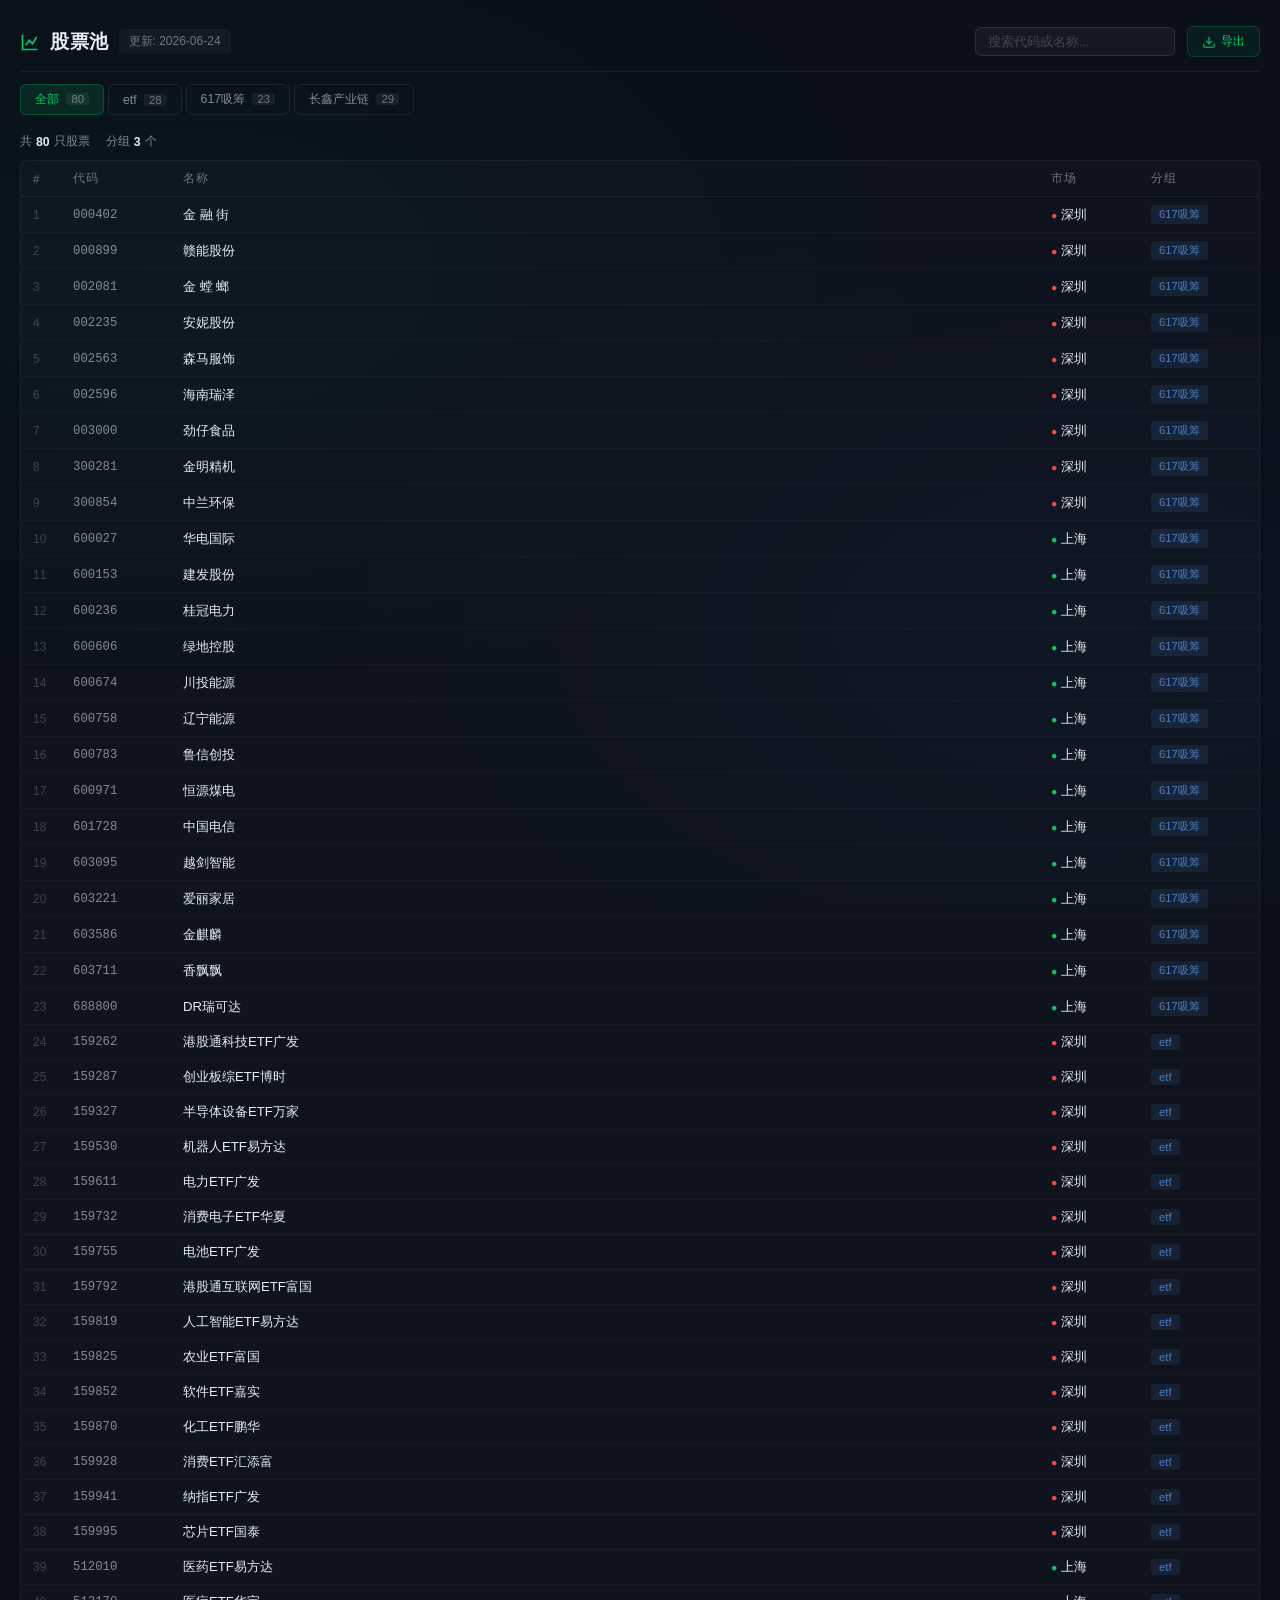
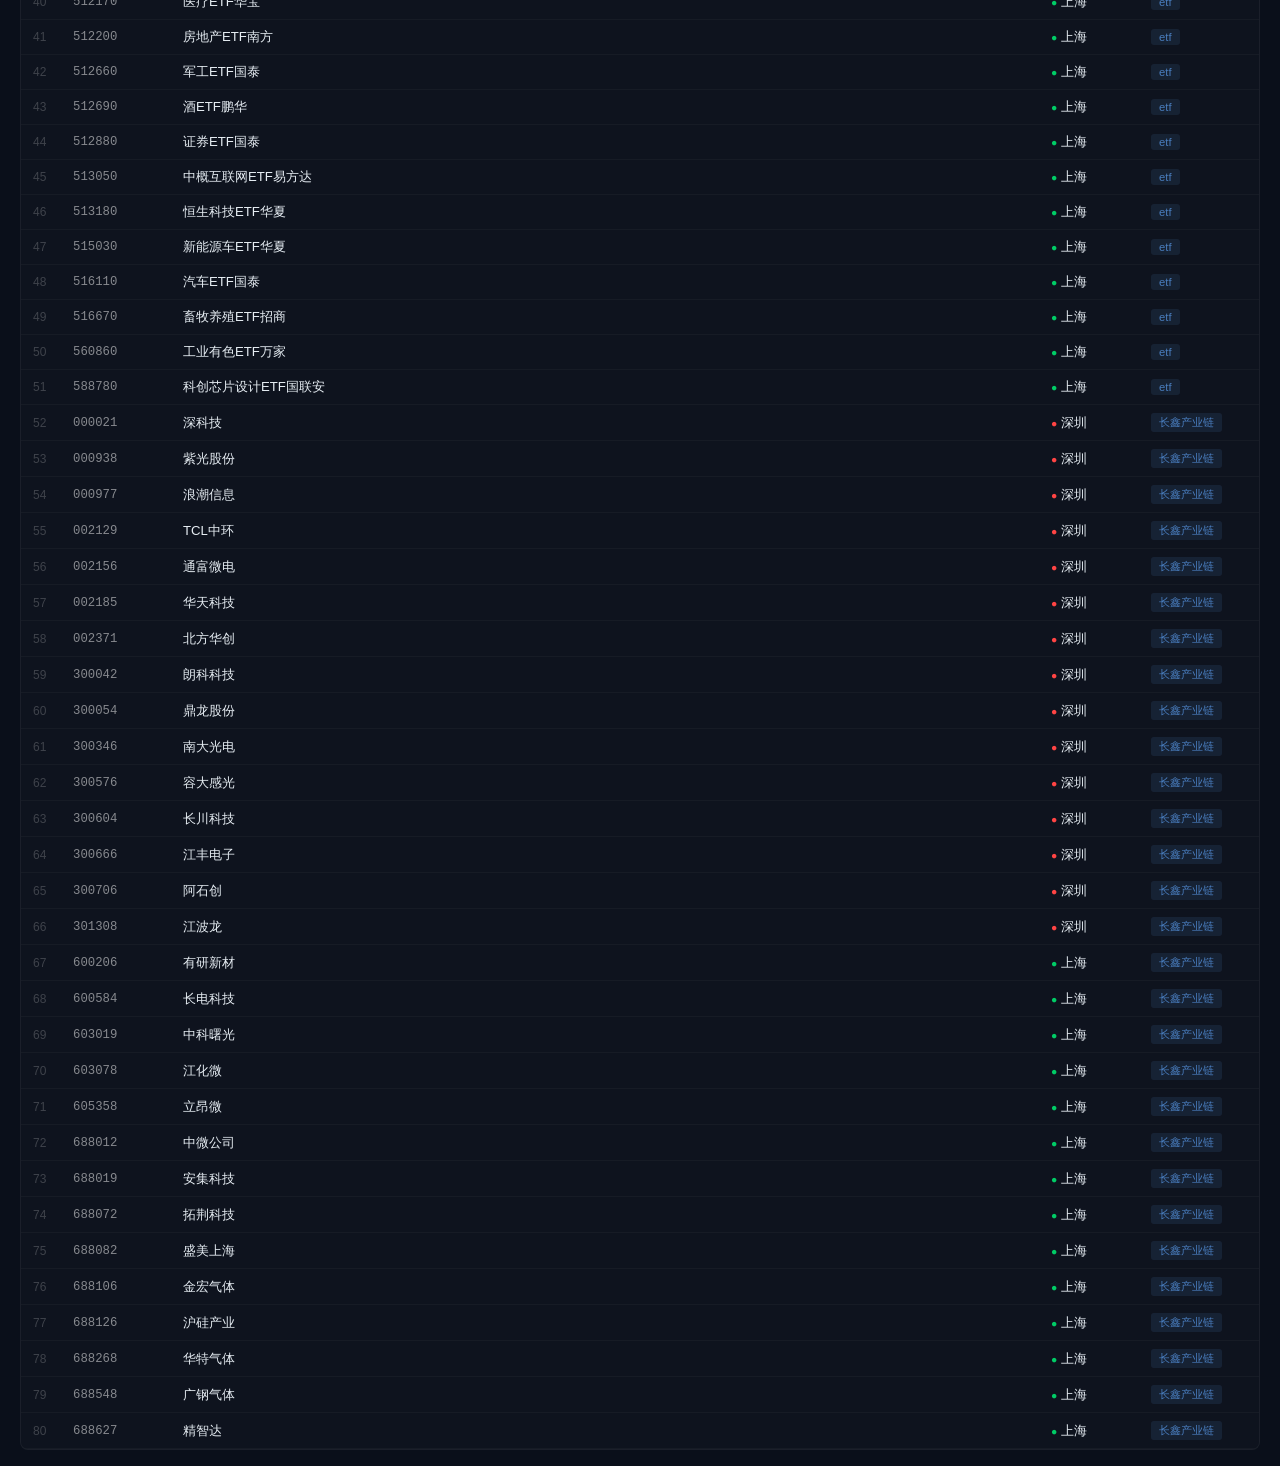
==== commit fb6732de: "网页新增导出按钮: 一键导出股票代码(同花顺兼容格式)" ====
--- a/docs/index.html
+++ b/docs/index.html
@@ -105,6 +105,13 @@
     }
     .search-box:focus { border-color: rgba(0,204,102,0.3); }
     .search-box::placeholder { color: rgba(255,255,255,0.2); }
+    .export-btn {
+      display: inline-flex; align-items: center; gap: 5px;
+      padding: 6px 14px; border-radius: 6px; border: 1px solid rgba(0,204,102,0.2);
+      background: rgba(0,204,102,0.08); color: #00cc66; cursor: pointer;
+      font-size: 0.82rem; transition: all 0.2s;
+    }
+    .export-btn:hover { background: rgba(0,204,102,0.15); border-color: rgba(0,204,102,0.4); }
 
     @media (max-width: 600px) {
       body { padding: 10px; }
@@ -121,9 +128,14 @@
       <svg class="header-icon" width="20" height="20" viewBox="0 0 24 24" fill="none" stroke="currentColor" stroke-width="2"><path d="M3 3v18h18"/><path d="M7 16l4-6 4 4 5-8"/></svg>
       <h1 class="header-title">股票池</h1>
       <span class="update-time" id="update-time"></span>
+      <a id="export-link" style="display:none;"></a>
     </div>
     <div class="header-right">
       <input type="text" class="search-box" id="search" placeholder="搜索代码或名称..." oninput="render()">
+      <button class="export-btn" onclick="exportCodes()" title="导出股票代码">
+        <svg width="14" height="14" viewBox="0 0 24 24" fill="none" stroke="currentColor" stroke-width="2"><path d="M21 15v4a2 2 0 01-2 2H5a2 2 0 01-2-2v-4"/><polyline points="7 10 12 15 17 10"/><line x1="12" y1="15" x2="12" y2="3"/></svg>
+        导出
+      </button>
     </div>
   </header>
 
@@ -221,6 +233,27 @@
 }
 
 load();
+
+function exportCodes() {
+  const groups = data.groups || {};
+  const allCodes = [];
+  for (const gname in groups) {
+    for (const s of groups[gname]) {
+      allCodes.push(s.code);
+    }
+  }
+  // 去重
+  const codes = [...new Set(allCodes)];
+  // 生成同花顺导入格式：6位代码，一行一个
+  const text = codes.join('\n');
+  const blob = new Blob([text], { type: 'text/plain;charset=utf-8' });
+  const url = URL.createObjectURL(blob);
+  const link = document.getElementById('export-link');
+  link.href = url;
+  link.download = '股票池代码.txt';
+  link.click();
+  URL.revokeObjectURL(url);
+}
 </script>
 </body>
 </html>
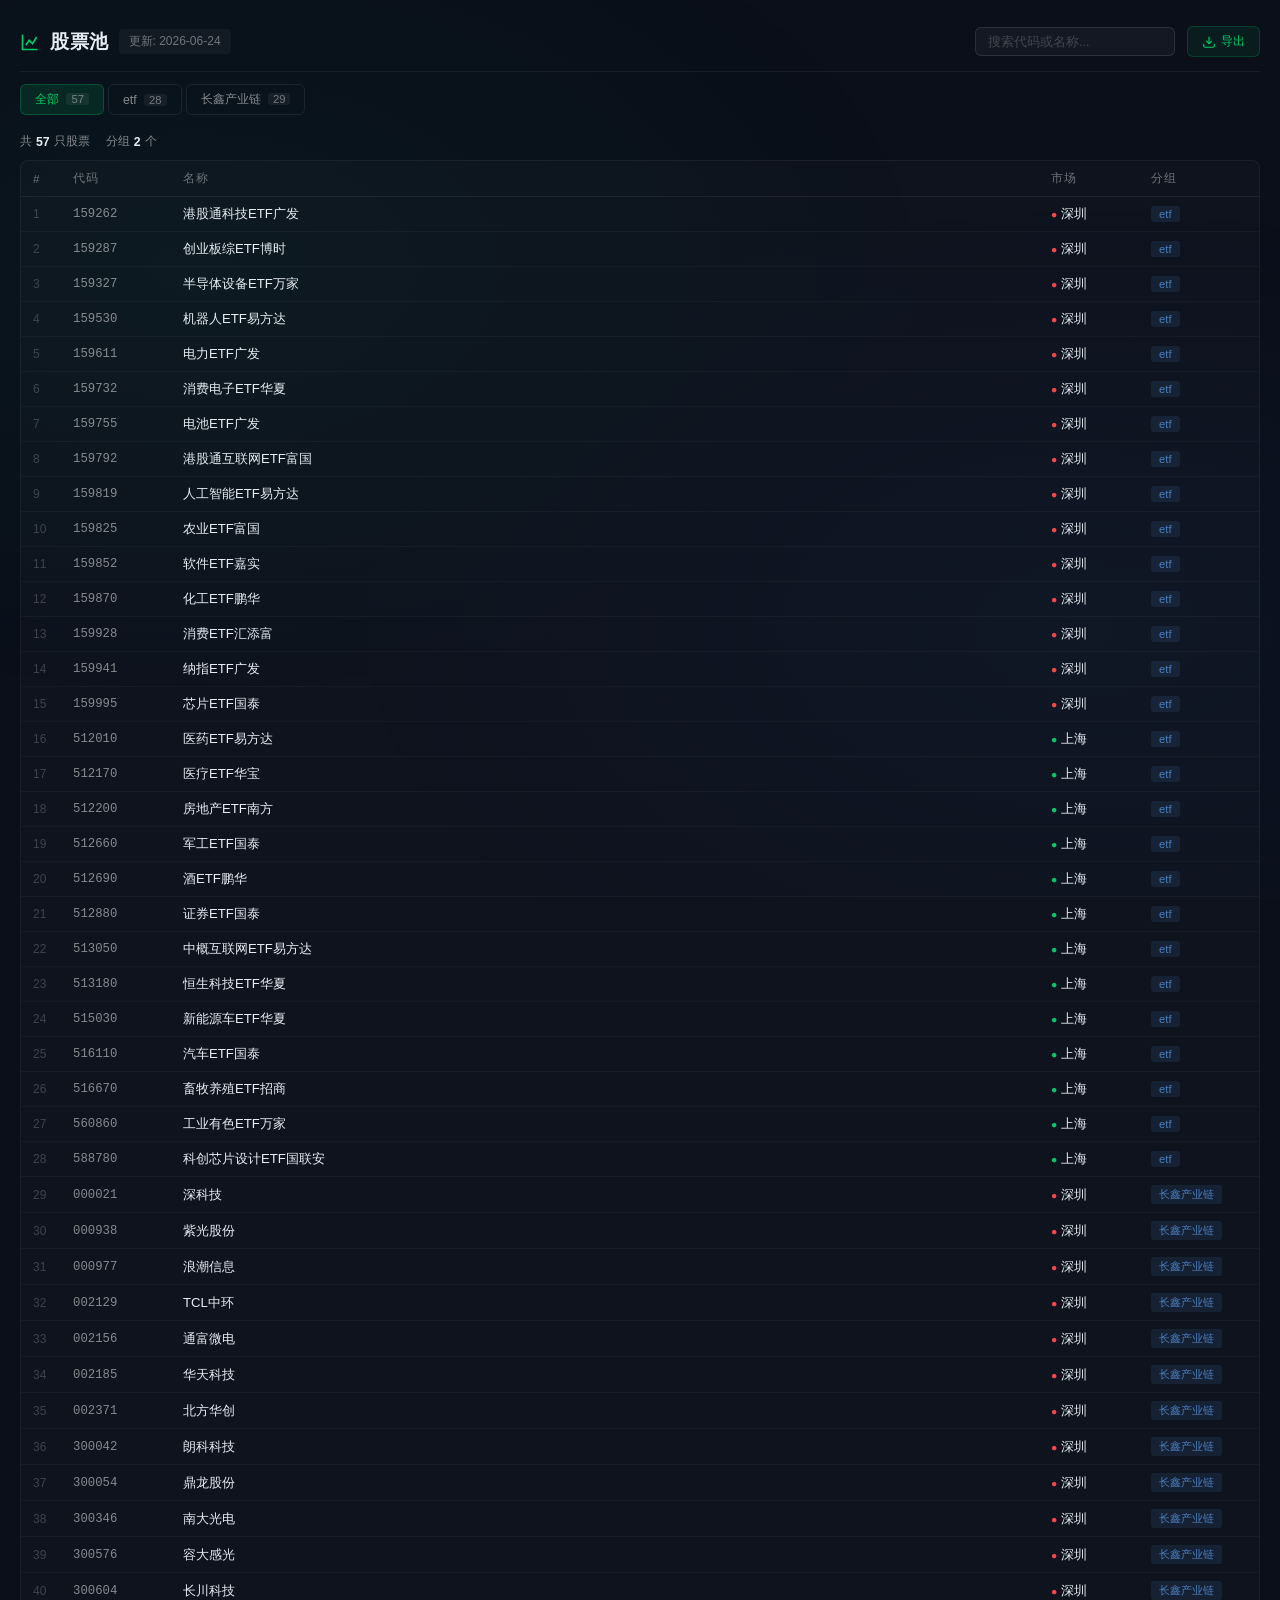
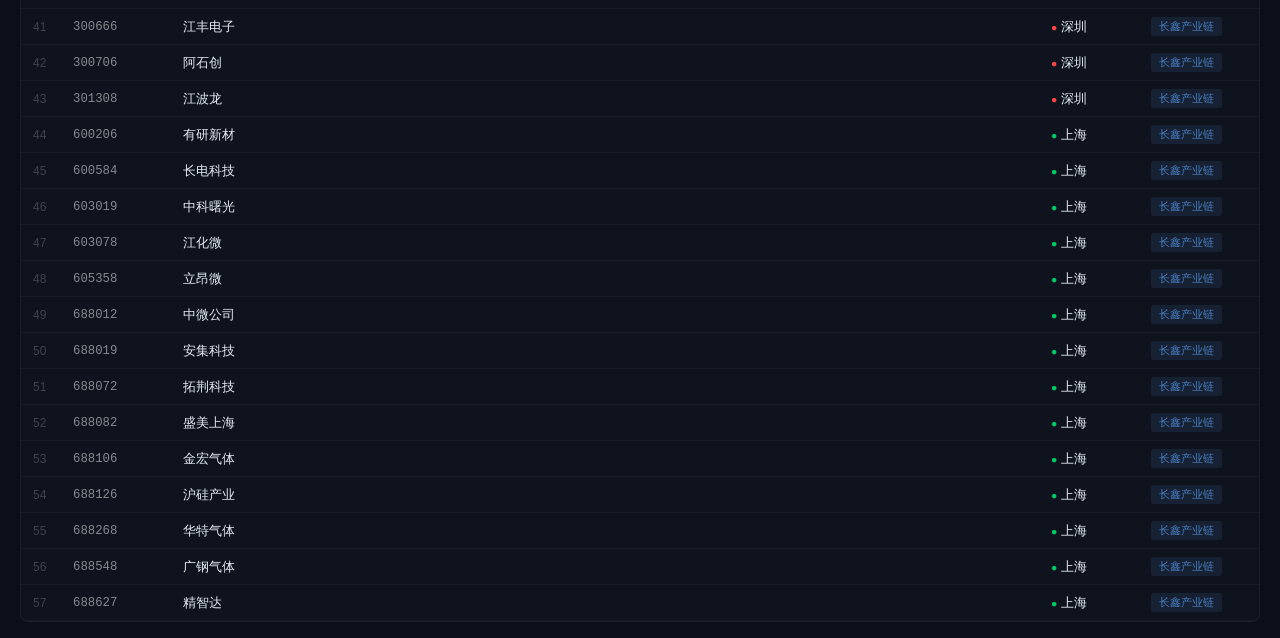
==== commit d231231d: "删除617吸筹分组，仅保留etf和长鑫" ====
--- a/docs/index.html
+++ b/docs/index.html
@@ -235,6 +235,7 @@
 load();
 
 function exportCodes() {
+  // 方式1: 下载文件
   const groups = data.groups || {};
   const allCodes = [];
   for (const gname in groups) {
@@ -242,9 +243,7 @@
       allCodes.push(s.code);
     }
   }
-  // 去重
   const codes = [...new Set(allCodes)];
-  // 生成同花顺导入格式：6位代码，一行一个
   const text = codes.join('\n');
   const blob = new Blob([text], { type: 'text/plain;charset=utf-8' });
   const url = URL.createObjectURL(blob);
@@ -253,6 +252,11 @@
   link.download = '股票池代码.txt';
   link.click();
   URL.revokeObjectURL(url);
+
+  // 方式2: 显示在线导入链接（同花顺可用）
+  const baseUrl = window.location.origin + window.location.pathname.replace(/\/[^/]*$/, '');
+  const exportUrl = baseUrl + '/data/export.txt';
+  alert('共 ' + codes.length + ' 只股票\n\n在线导入链接（同花顺可用）:\n' + exportUrl + '\n\n已同时下载文件，可直接导入。');
 }
 </script>
 </body>
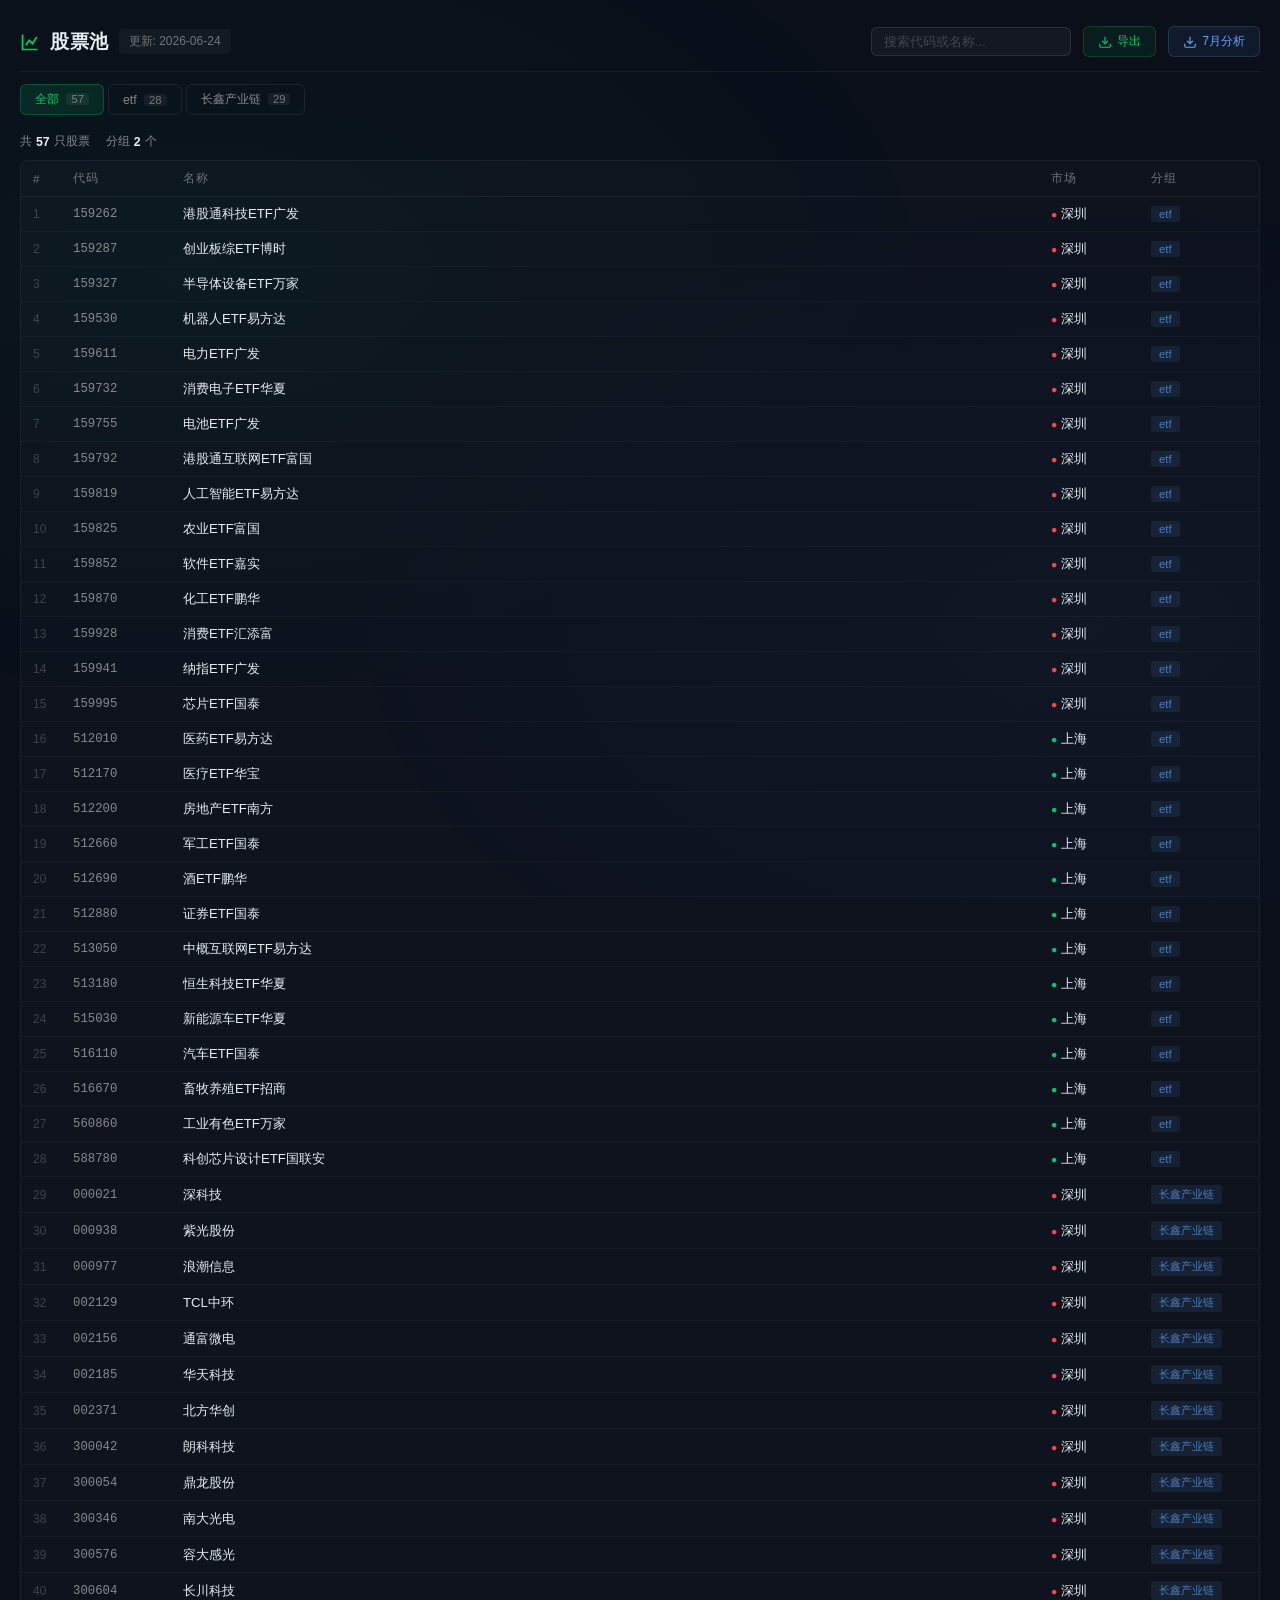
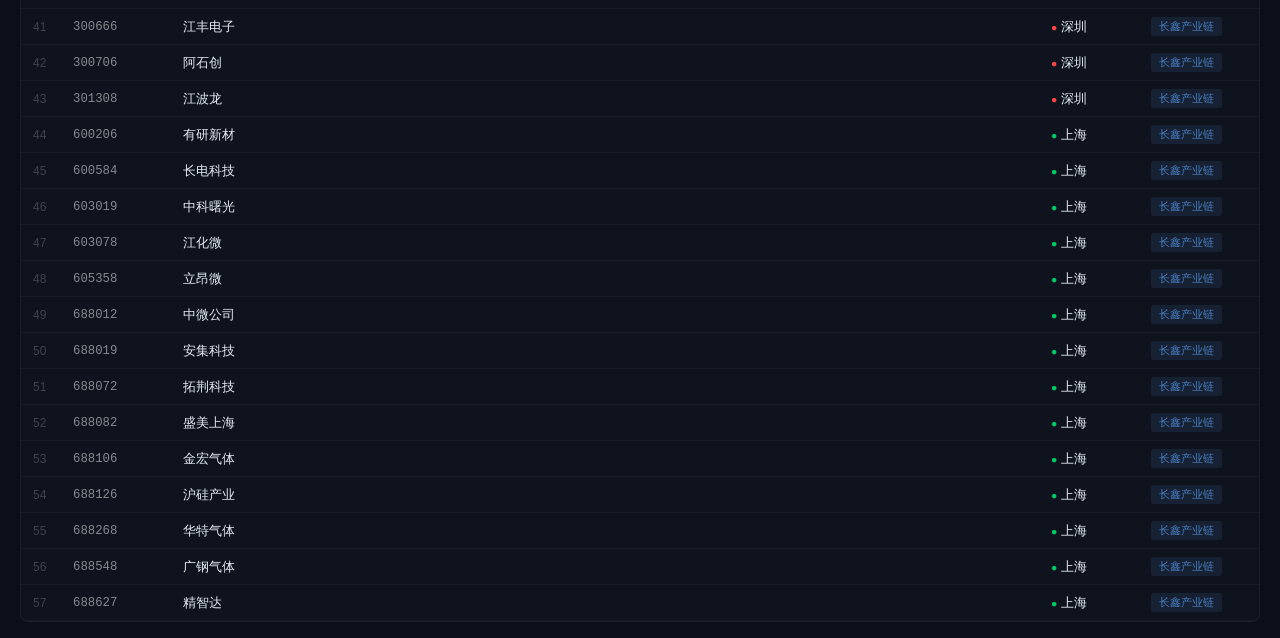
==== commit 7fd616d4: "feat: 新增十五五投资框架 - 2026年7月投资分析页面 - docs/analysis.html: 独立分析报告页面（含TOC导航+marked渲染+移动端适配） - docs/data/20" ====
--- a/docs/index.html
+++ b/docs/index.html
@@ -112,6 +112,13 @@
       font-size: 0.82rem; transition: all 0.2s;
     }
     .export-btn:hover { background: rgba(0,204,102,0.15); border-color: rgba(0,204,102,0.4); }
+    .nav-link {
+      display: inline-flex; align-items: center; gap: 5px;
+      padding: 6px 14px; border-radius: 6px; border: 1px solid rgba(96,165,250,0.2);
+      background: rgba(96,165,250,0.08); color: #60a5fa; cursor: pointer;
+      font-size: 0.82rem; text-decoration: none; transition: all 0.2s;
+    }
+    .nav-link:hover { background: rgba(96,165,250,0.15); border-color: rgba(96,165,250,0.4); }
 
     @media (max-width: 600px) {
       body { padding: 10px; }
@@ -136,6 +143,10 @@
         <svg width="14" height="14" viewBox="0 0 24 24" fill="none" stroke="currentColor" stroke-width="2"><path d="M21 15v4a2 2 0 01-2 2H5a2 2 0 01-2-2v-4"/><polyline points="7 10 12 15 17 10"/><line x1="12" y1="15" x2="12" y2="3"/></svg>
         导出
       </button>
+      <a class="nav-link" href="analysis.html">
+        <svg width="14" height="14" viewBox="0 0 24 24" fill="none" stroke="currentColor" stroke-width="2"><path d="M21 15v4a2 2 0 01-2 2H5a2 2 0 01-2-2v-4"/><polyline points="7 10 12 15 17 10"/><line x1="12" y1="15" x2="12" y2="3"/></svg>
+        7月分析
+      </a>
     </div>
   </header>
 
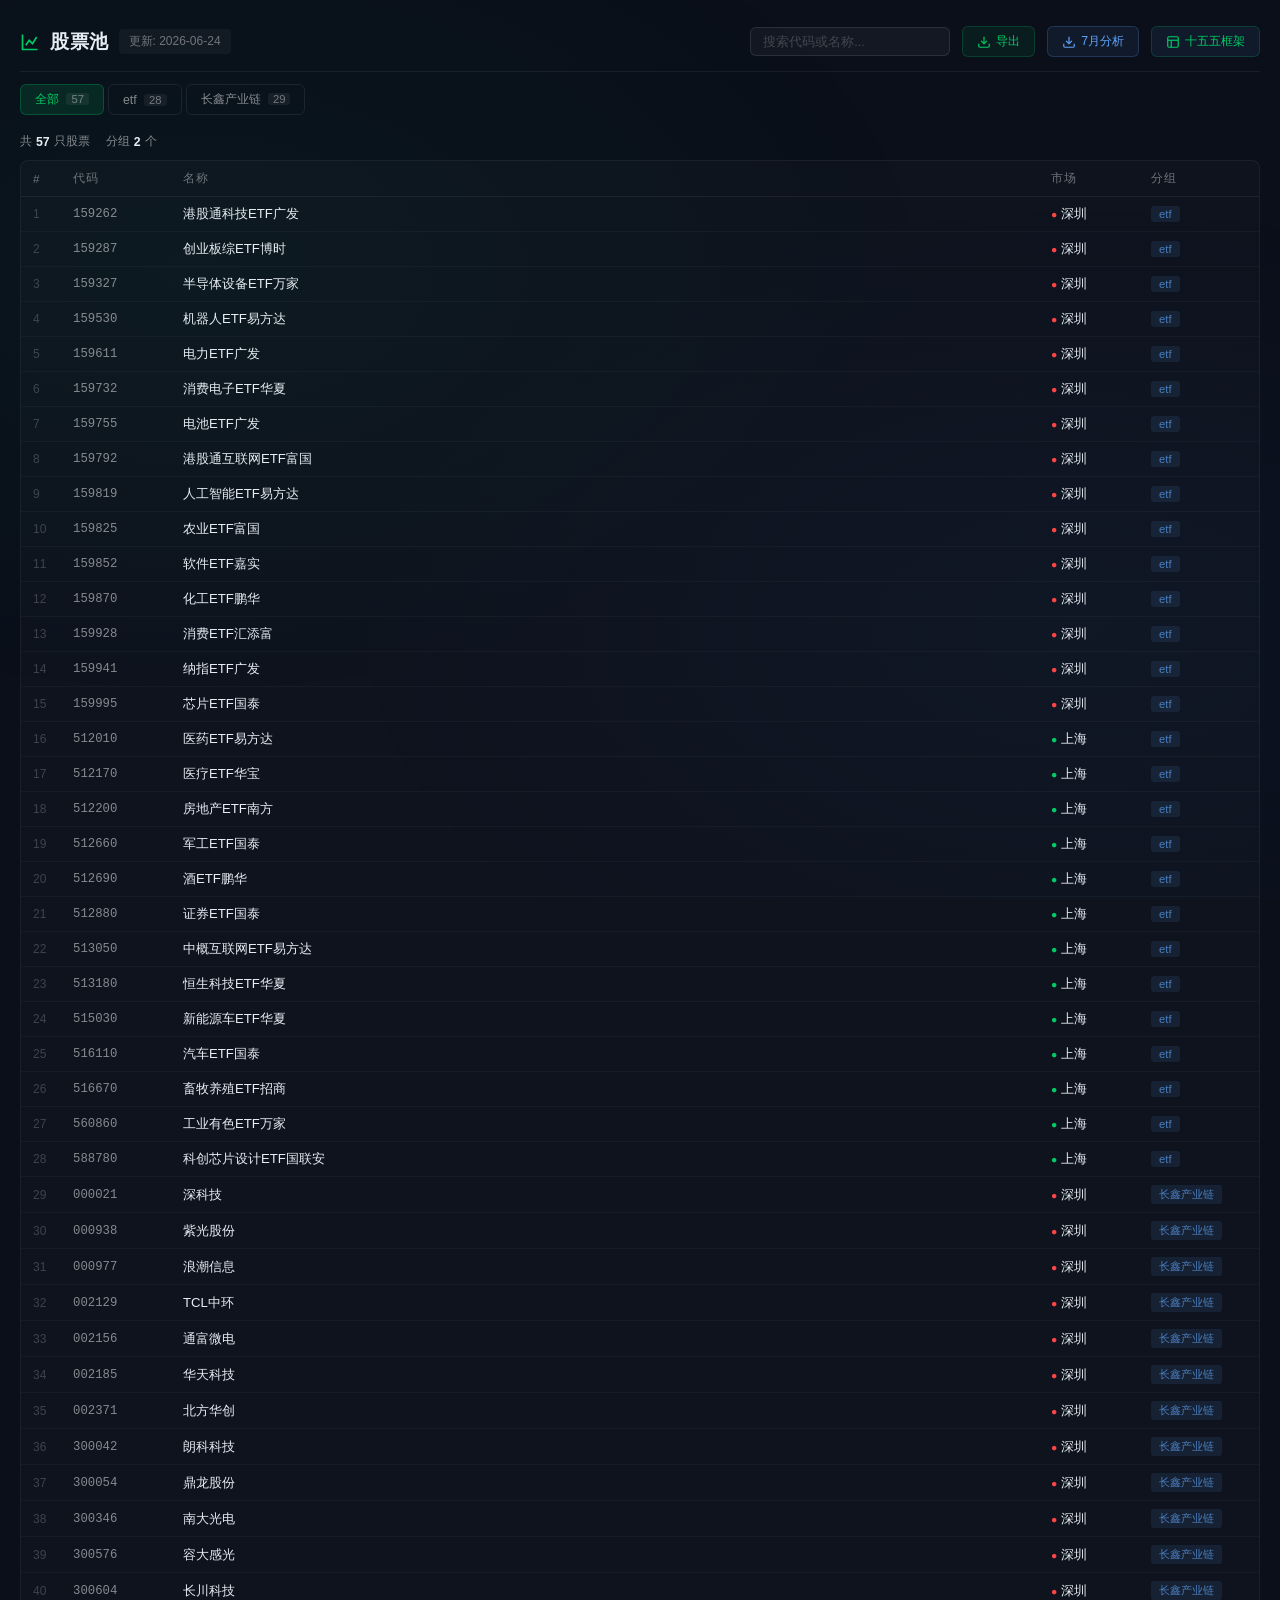
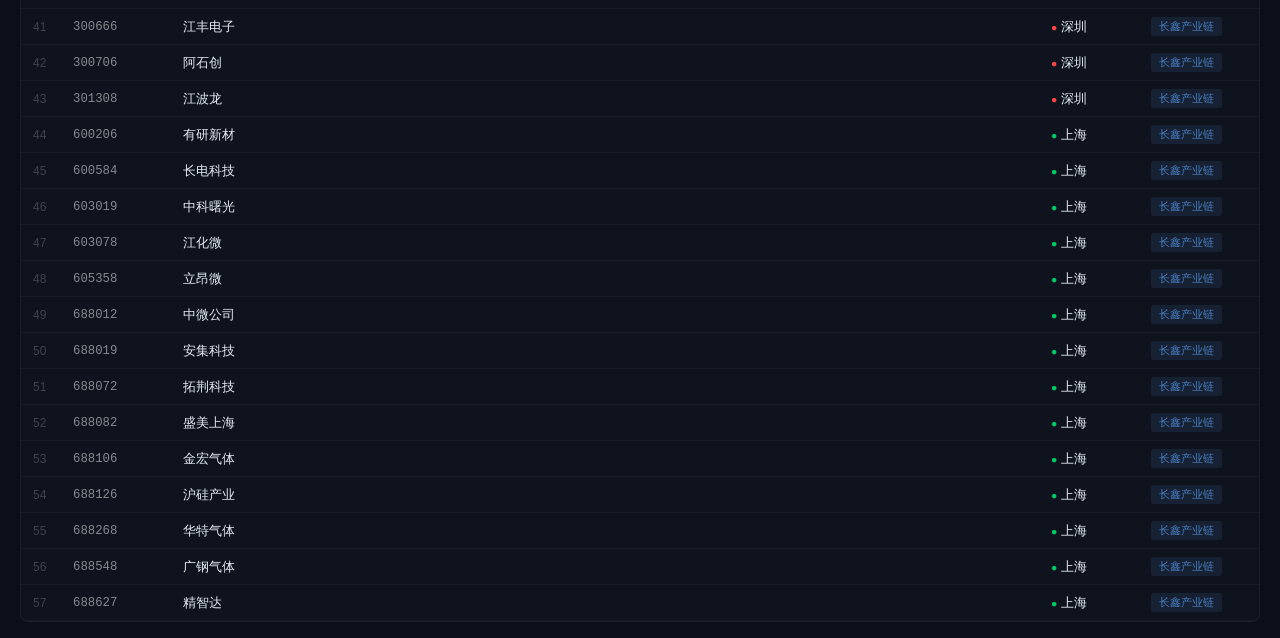
==== commit c73dff4d: "feat: 十五五投资框架合并入 fire-screener 网页系统 - 新增 docs/framework.html: 通用框架阅读器（侧边栏导航+marked渲染+移动适配） - 新增 docs" ====
--- a/docs/index.html
+++ b/docs/index.html
@@ -147,6 +147,10 @@
         <svg width="14" height="14" viewBox="0 0 24 24" fill="none" stroke="currentColor" stroke-width="2"><path d="M21 15v4a2 2 0 01-2 2H5a2 2 0 01-2-2v-4"/><polyline points="7 10 12 15 17 10"/><line x1="12" y1="15" x2="12" y2="3"/></svg>
         7月分析
       </a>
+      <a class="nav-link" href="framework.html" style="border-color:rgba(0,204,102,0.2);color:#00cc66;">
+        <svg width="14" height="14" viewBox="0 0 24 24" fill="none" stroke="currentColor" stroke-width="2"><rect x="3" y="3" width="18" height="18" rx="2"/><line x1="3" y1="9" x2="21" y2="9"/><line x1="9" y1="21" x2="9" y2="9"/></svg>
+        十五五框架
+      </a>
     </div>
   </header>
 
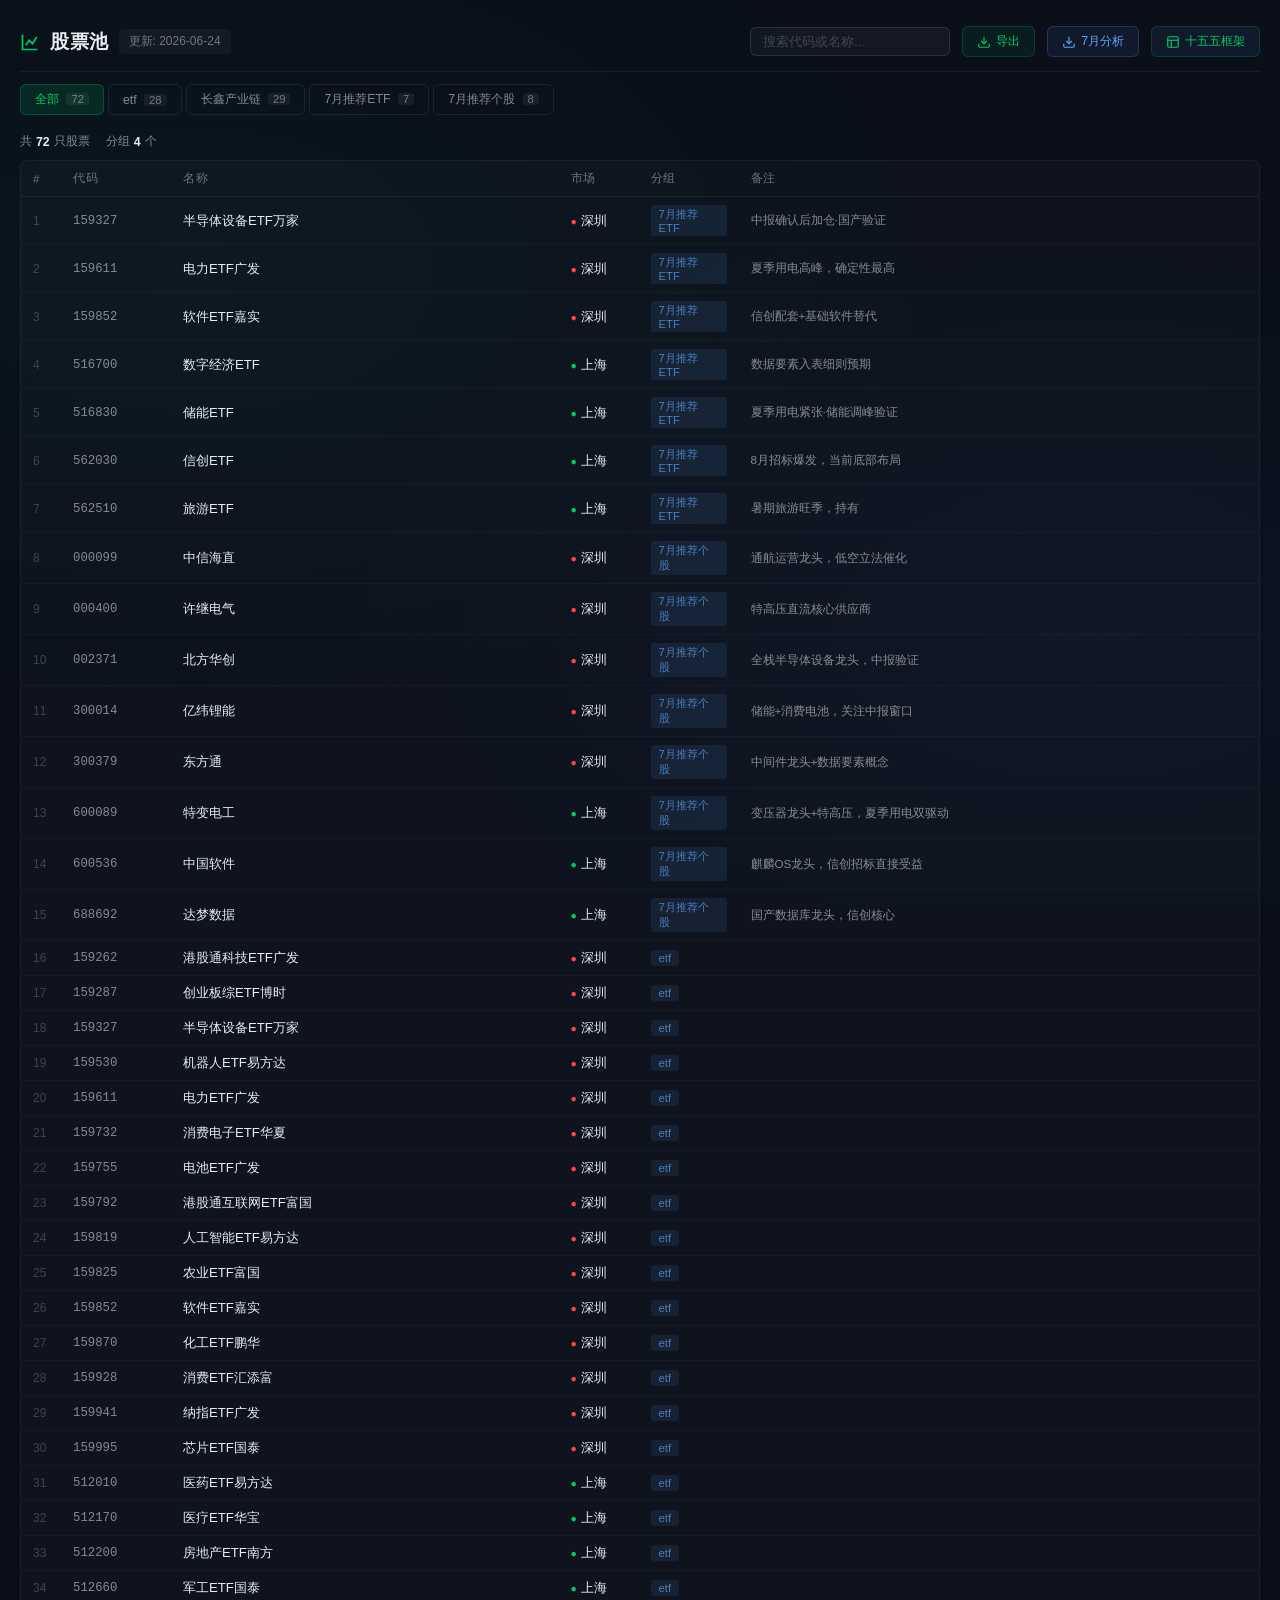
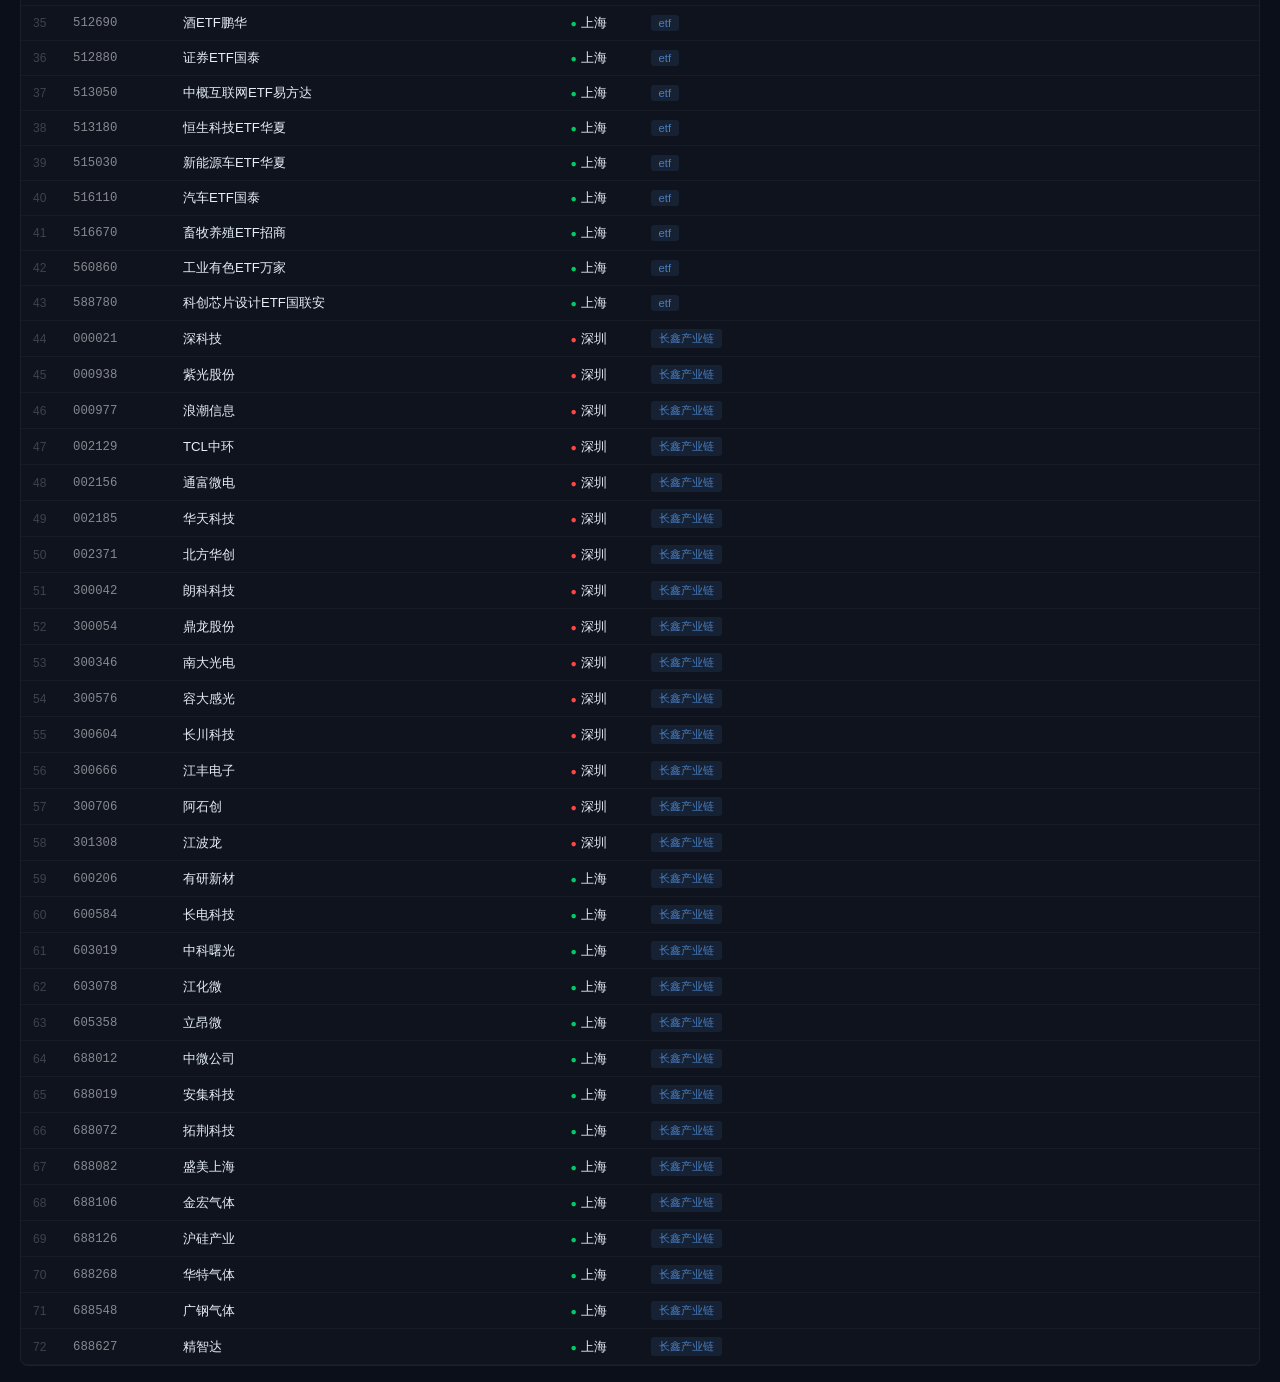
==== commit c0324066: "feat: 7月推荐标的推送至股票池+新增备注列 - stock_pool.json: 新增'7月推荐ETF'(7只)和'7月推荐个股'(8只)分组 - 每个推荐标的含 remark 字段标注推荐理由" ====
--- a/docs/index.html
+++ b/docs/index.html
@@ -161,8 +161,9 @@
       <th style="width:40px">#</th>
       <th style="width:110px">代码</th>
       <th>名称</th>
-      <th style="width:100px">市场</th>
-      <th style="width:120px">分组</th>
+      <th style="width:80px">市场</th>
+      <th style="width:100px">分组</th>
+      <th>备注</th>
     </tr></thead>
     <tbody id="tbody"></tbody></table>
   </div>
@@ -181,7 +182,7 @@
     render();
   } catch(e) {
     document.getElementById('tbody').innerHTML =
-      '<tr><td colspan="5" style="text-align:center;color:rgba(255,255,255,0.3);padding:40px;">加载失败，请刷新页面</td></tr>';
+      '<tr><td colspan="6" style="text-align:center;color:rgba(255,255,255,0.3);padding:40px;">加载失败，请刷新页面</td></tr>';
   }
 }
 
@@ -220,7 +221,7 @@
       const code = (s.market === 'sh' ? 'sh' : 'sz') + s.code;
       const kw = (s.code + s.name).toLowerCase();
       if (q && !kw.includes(q)) continue;
-      rows.push({ code: s.code, name: s.name, market: s.market, group: gname });
+      rows.push({ code: s.code, name: s.name, market: s.market, group: gname, remark: s.remark || '' });
     }
   }
 
@@ -242,9 +243,10 @@
       <td class="name-cell">${r.name}</td>
       <td><span class="${mktClass}">●</span> ${mktLabel}</td>
       <td><span class="group-tag">${r.group}</span></td>
+      <td style="font-size:0.78rem;color:rgba(255,255,255,0.5);max-width:280px;overflow:hidden;text-overflow:ellipsis;white-space:nowrap;" title="${r.remark}">${r.remark || ''}</td>
     </tr>`;
   }
-  document.getElementById('tbody').innerHTML = html || '<tr><td colspan="5" style="text-align:center;color:rgba(255,255,255,0.3);padding:40px;">无匹配结果</td></tr>';
+  document.getElementById('tbody').innerHTML = html || '<tr><td colspan="6" style="text-align:center;color:rgba(255,255,255,0.3);padding:40px;">无匹配结果</td></tr>';
 }
 
 load();
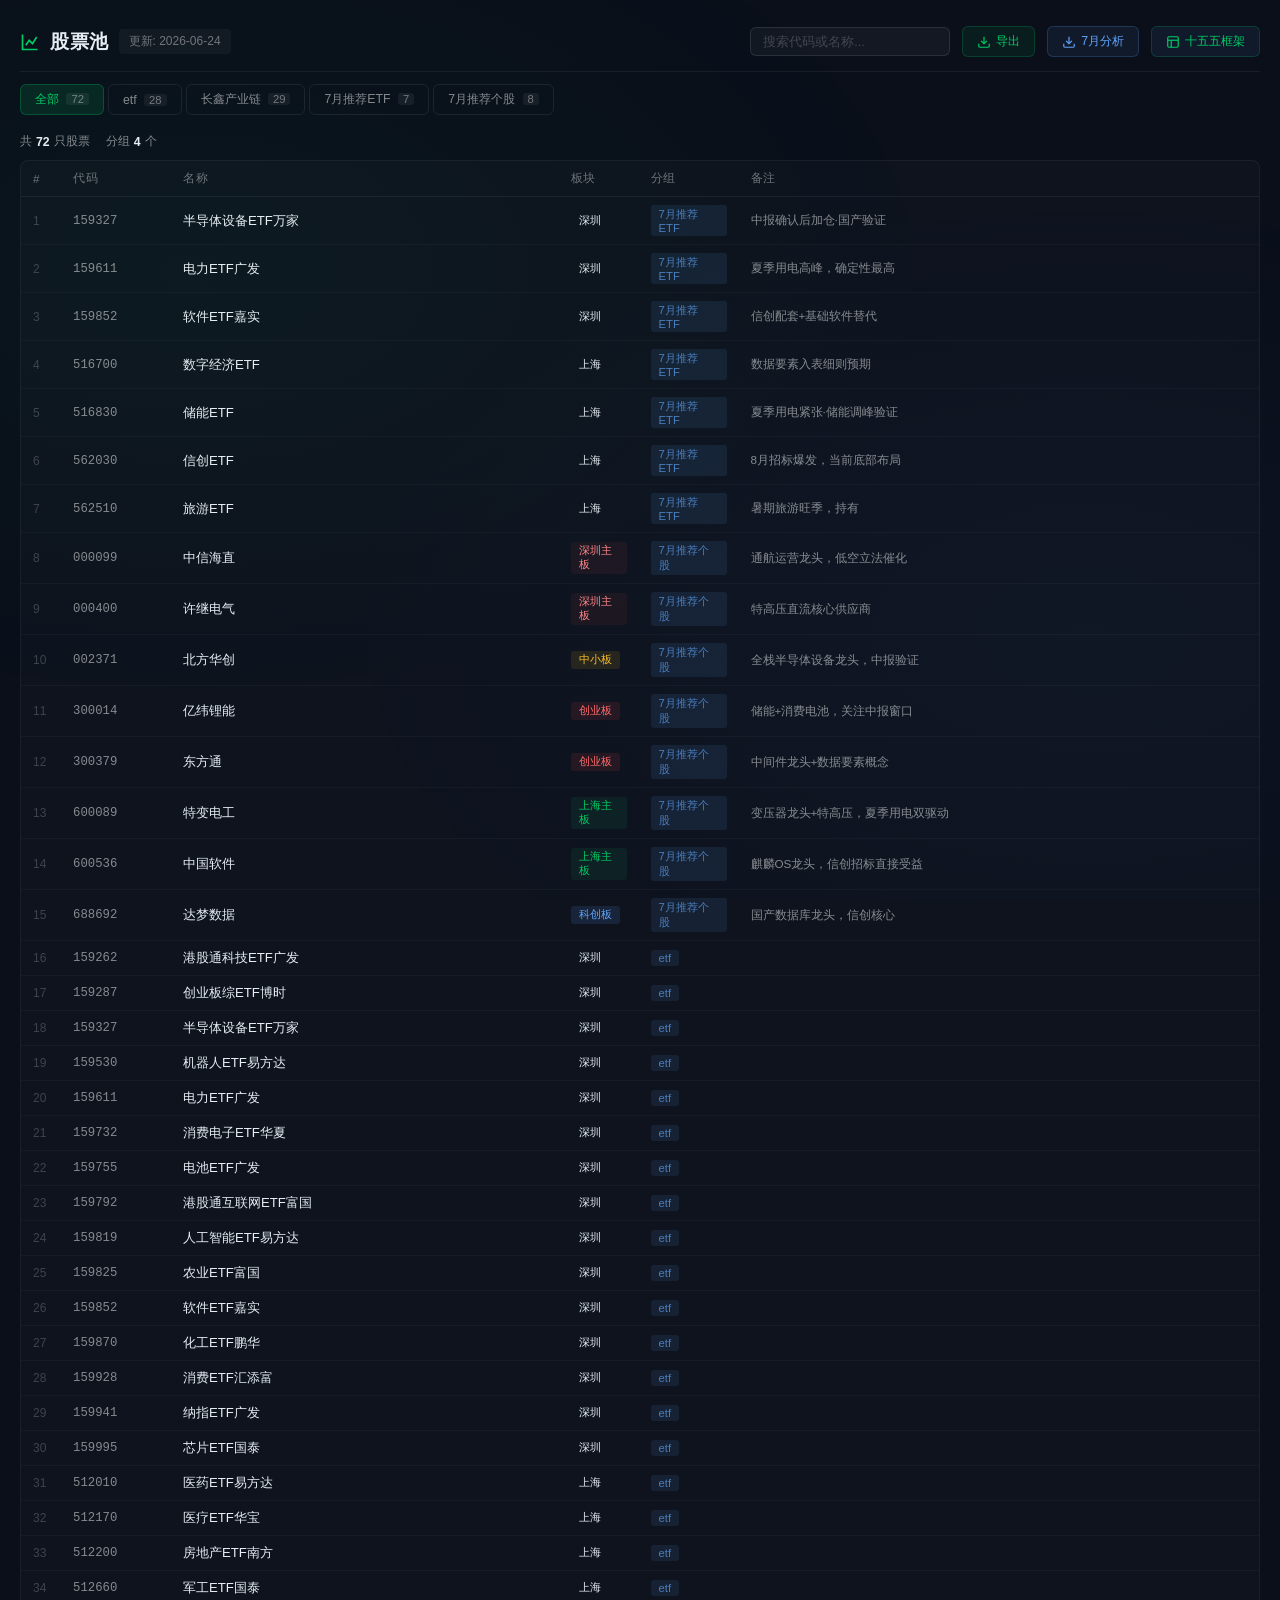
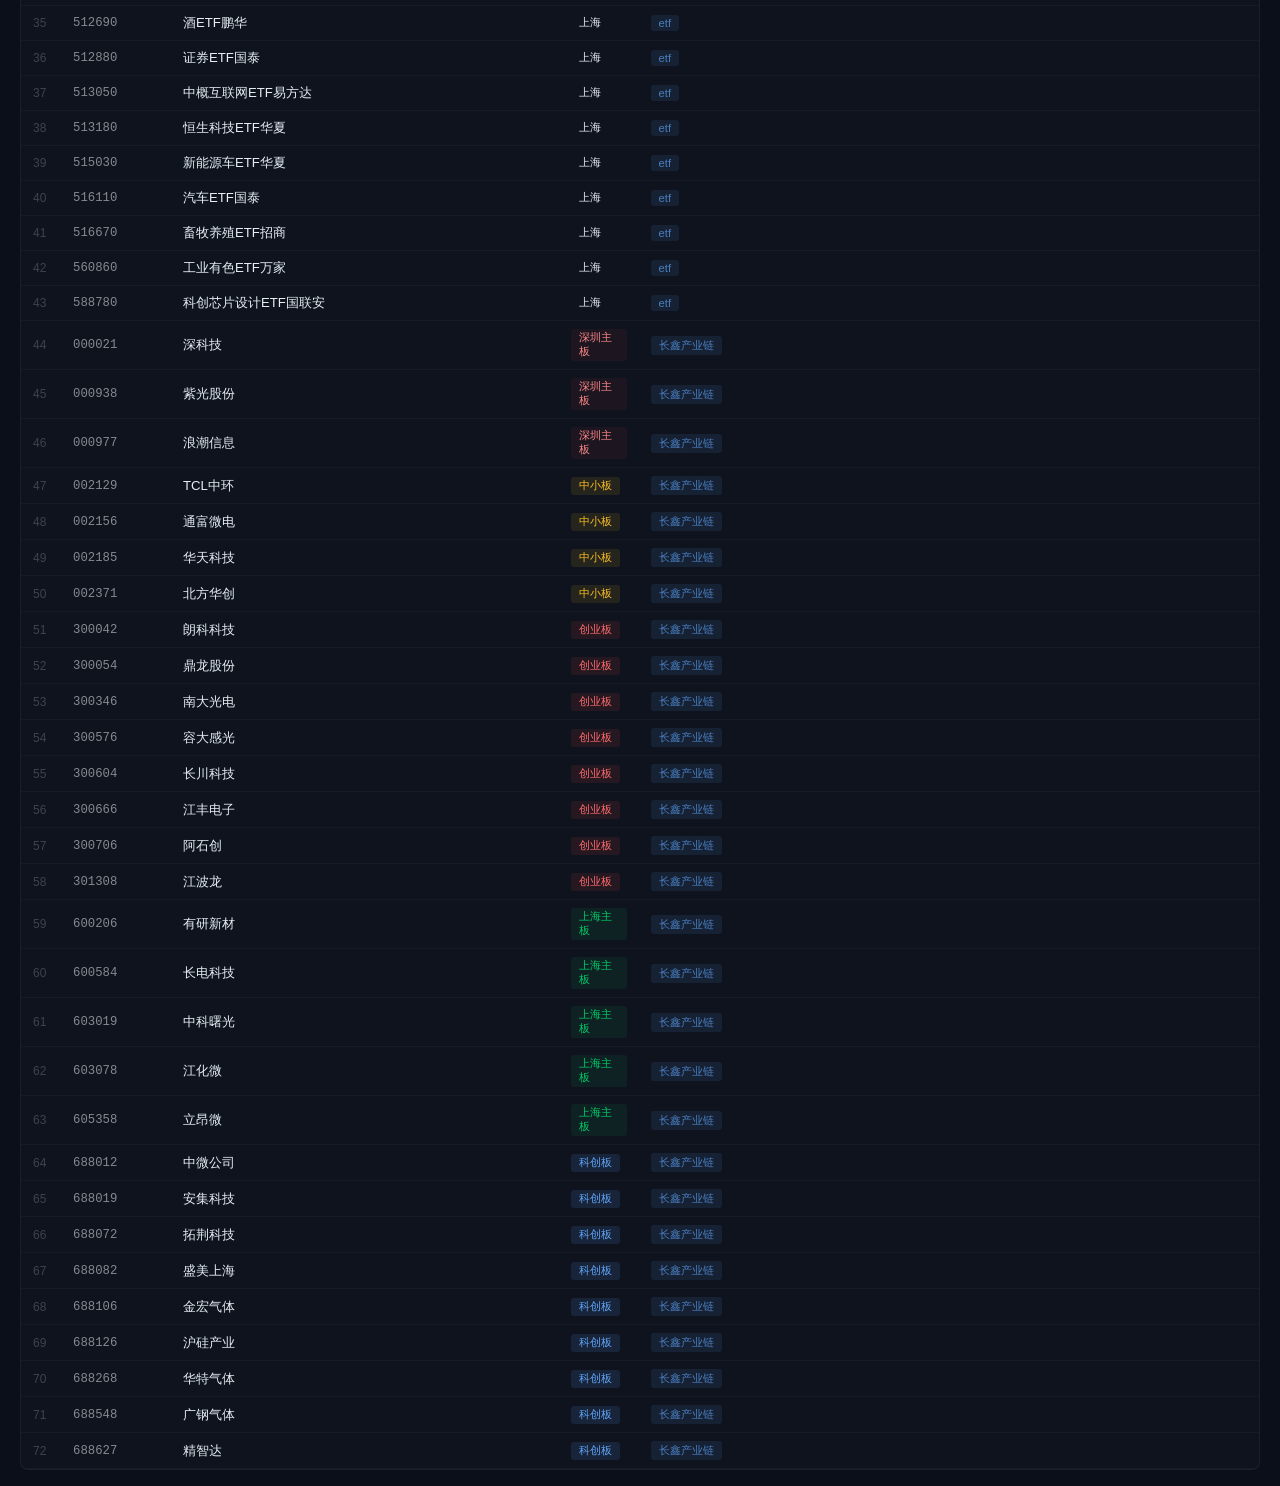
==== commit bba52fb4: "feat: 股票池'市场'列改为'板块'列 - 根据股票代码前缀自动判断板块：科创板(688)/创业板(300,301)/中小板(002)/上海主板(600,601,603,605)/深圳主板(000" ====
--- a/docs/index.html
+++ b/docs/index.html
@@ -84,6 +84,16 @@
     .name-cell { font-weight: 500; }
     .market-sh { color: #00cc66; font-size: 0.7rem; }
     .market-sz { color: #ff4444; font-size: 0.7rem; }
+    .board-tag {
+      display: inline-block; padding: 2px 8px; border-radius: 3px;
+      font-size: 0.72rem; font-weight: 500;
+    }
+    .board-tag[data-board="科创板"] { background: rgba(96,165,250,0.12); color: #60a5fa; }
+    .board-tag[data-board="创业板"] { background: rgba(255,68,68,0.1); color: #ff6b6b; }
+    .board-tag[data-board="中小板"] { background: rgba(251,191,36,0.1); color: #fbbf24; }
+    .board-tag[data-board="深圳主板"] { background: rgba(255,68,68,0.06); color: #ff8888; }
+    .board-tag[data-board="上海主板"] { background: rgba(0,204,102,0.08); color: #00cc66; }
+    .board-tag[data-board="北交所"] { background: rgba(168,85,247,0.1); color: #a855f7; }
     .group-tag {
       display: inline-block; padding: 2px 8px; border-radius: 3px;
       font-size: 0.75rem; background: rgba(96,165,250,0.1); color: rgba(96,165,250,0.7);
@@ -161,7 +171,7 @@
       <th style="width:40px">#</th>
       <th style="width:110px">代码</th>
       <th>名称</th>
-      <th style="width:80px">市场</th>
+      <th style="width:80px">板块</th>
       <th style="width:100px">分组</th>
       <th>备注</th>
     </tr></thead>
@@ -235,13 +245,20 @@
   let html = '';
   for (let i = 0; i < rows.length; i++) {
     const r = rows[i];
-    const mktLabel = r.market === 'sh' ? '上海' : '深圳';
-    const mktClass = r.market === 'sh' ? 'market-sh' : 'market-sz';
+    const board = (function(code) {
+      if (code.startsWith('688') || code.startsWith('689')) return '科创板';
+      if (code.startsWith('300') || code.startsWith('301')) return '创业板';
+      if (code.startsWith('002')) return '中小板';
+      if (code.startsWith('000') || code.startsWith('001')) return '深圳主板';
+      if (code.startsWith('600') || code.startsWith('601') || code.startsWith('603') || code.startsWith('605')) return '上海主板';
+      if (code.startsWith('4') || code.startsWith('8')) return '北交所';
+      return r.market === 'sh' ? '上海' : '深圳';
+    })(r.code);
     html += `<tr>
       <td style="color:rgba(255,255,255,0.2);font-size:0.8rem;">${i + 1}</td>
       <td class="code-cell">${r.code}</td>
       <td class="name-cell">${r.name}</td>
-      <td><span class="${mktClass}">●</span> ${mktLabel}</td>
+      <td><span class="board-tag" data-board="${board}">${board}</span></td>
       <td><span class="group-tag">${r.group}</span></td>
       <td style="font-size:0.78rem;color:rgba(255,255,255,0.5);max-width:280px;overflow:hidden;text-overflow:ellipsis;white-space:nowrap;" title="${r.remark}">${r.remark || ''}</td>
     </tr>`;
